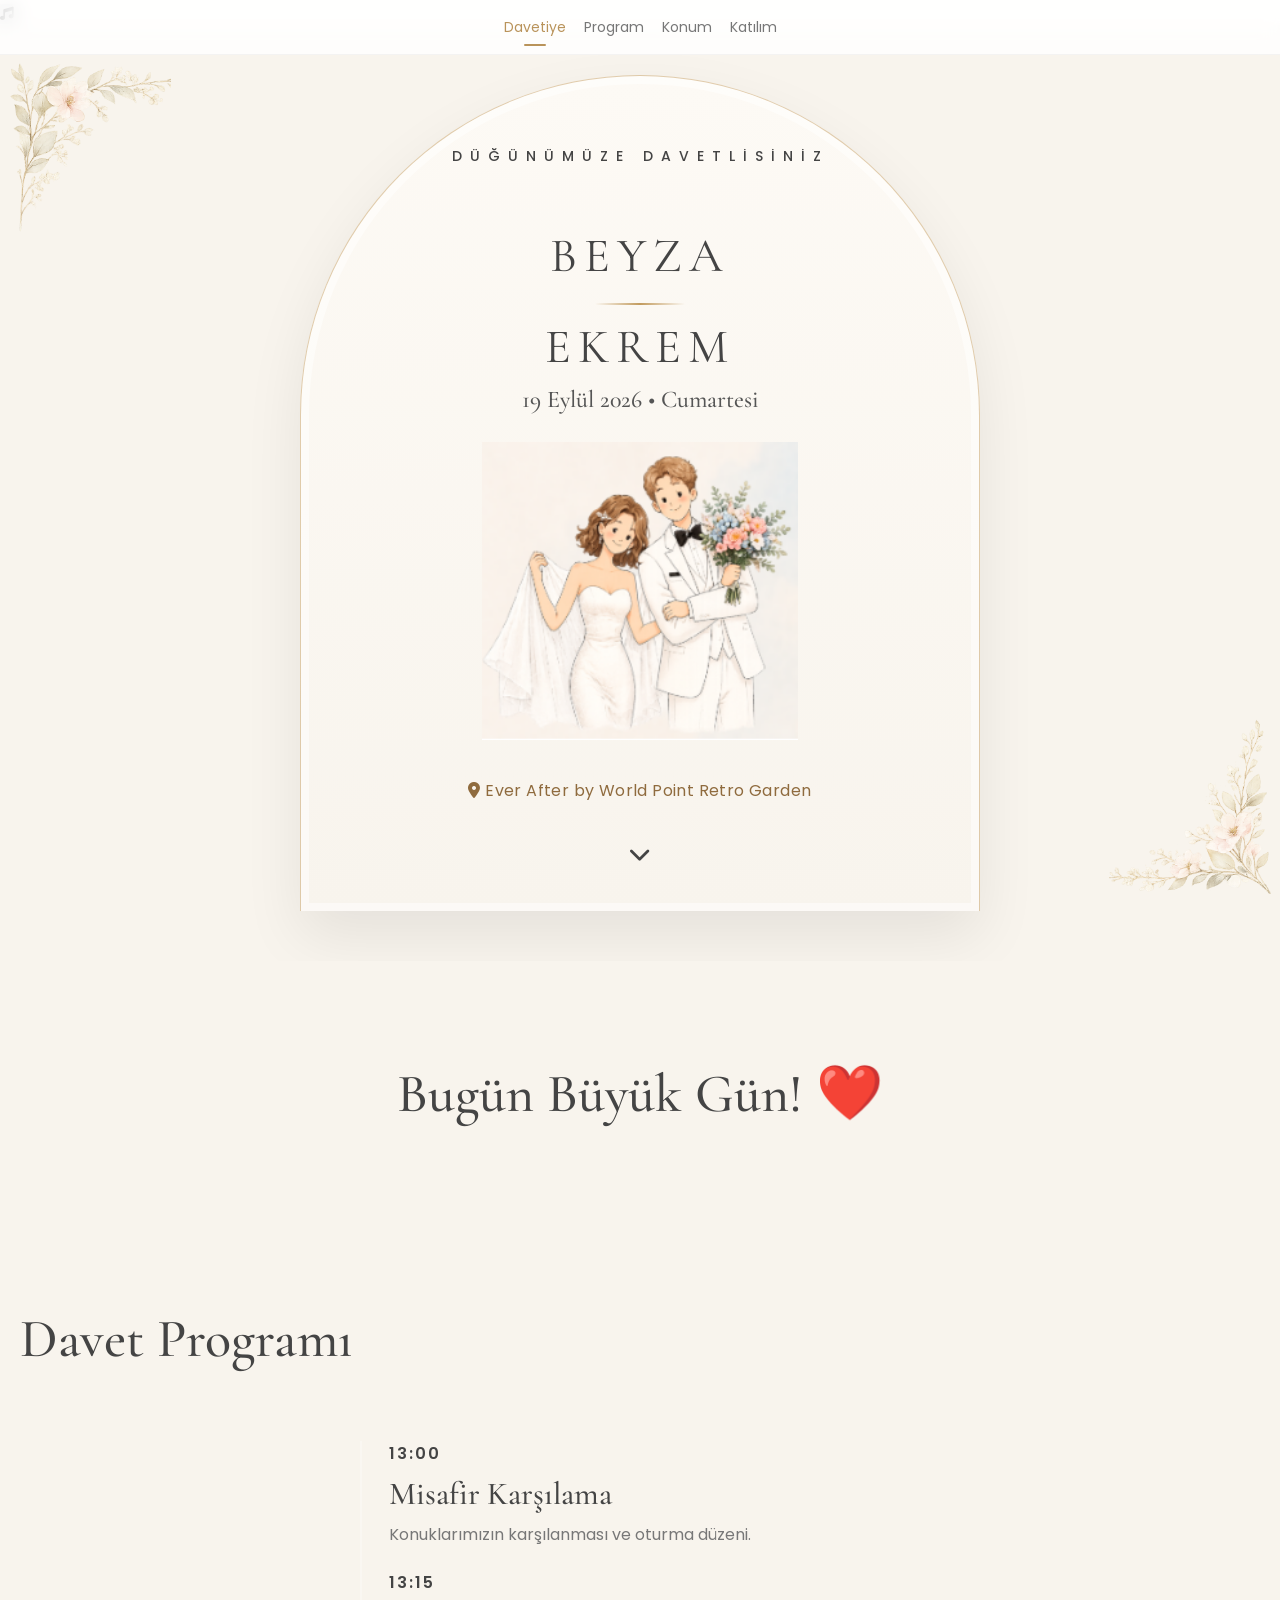
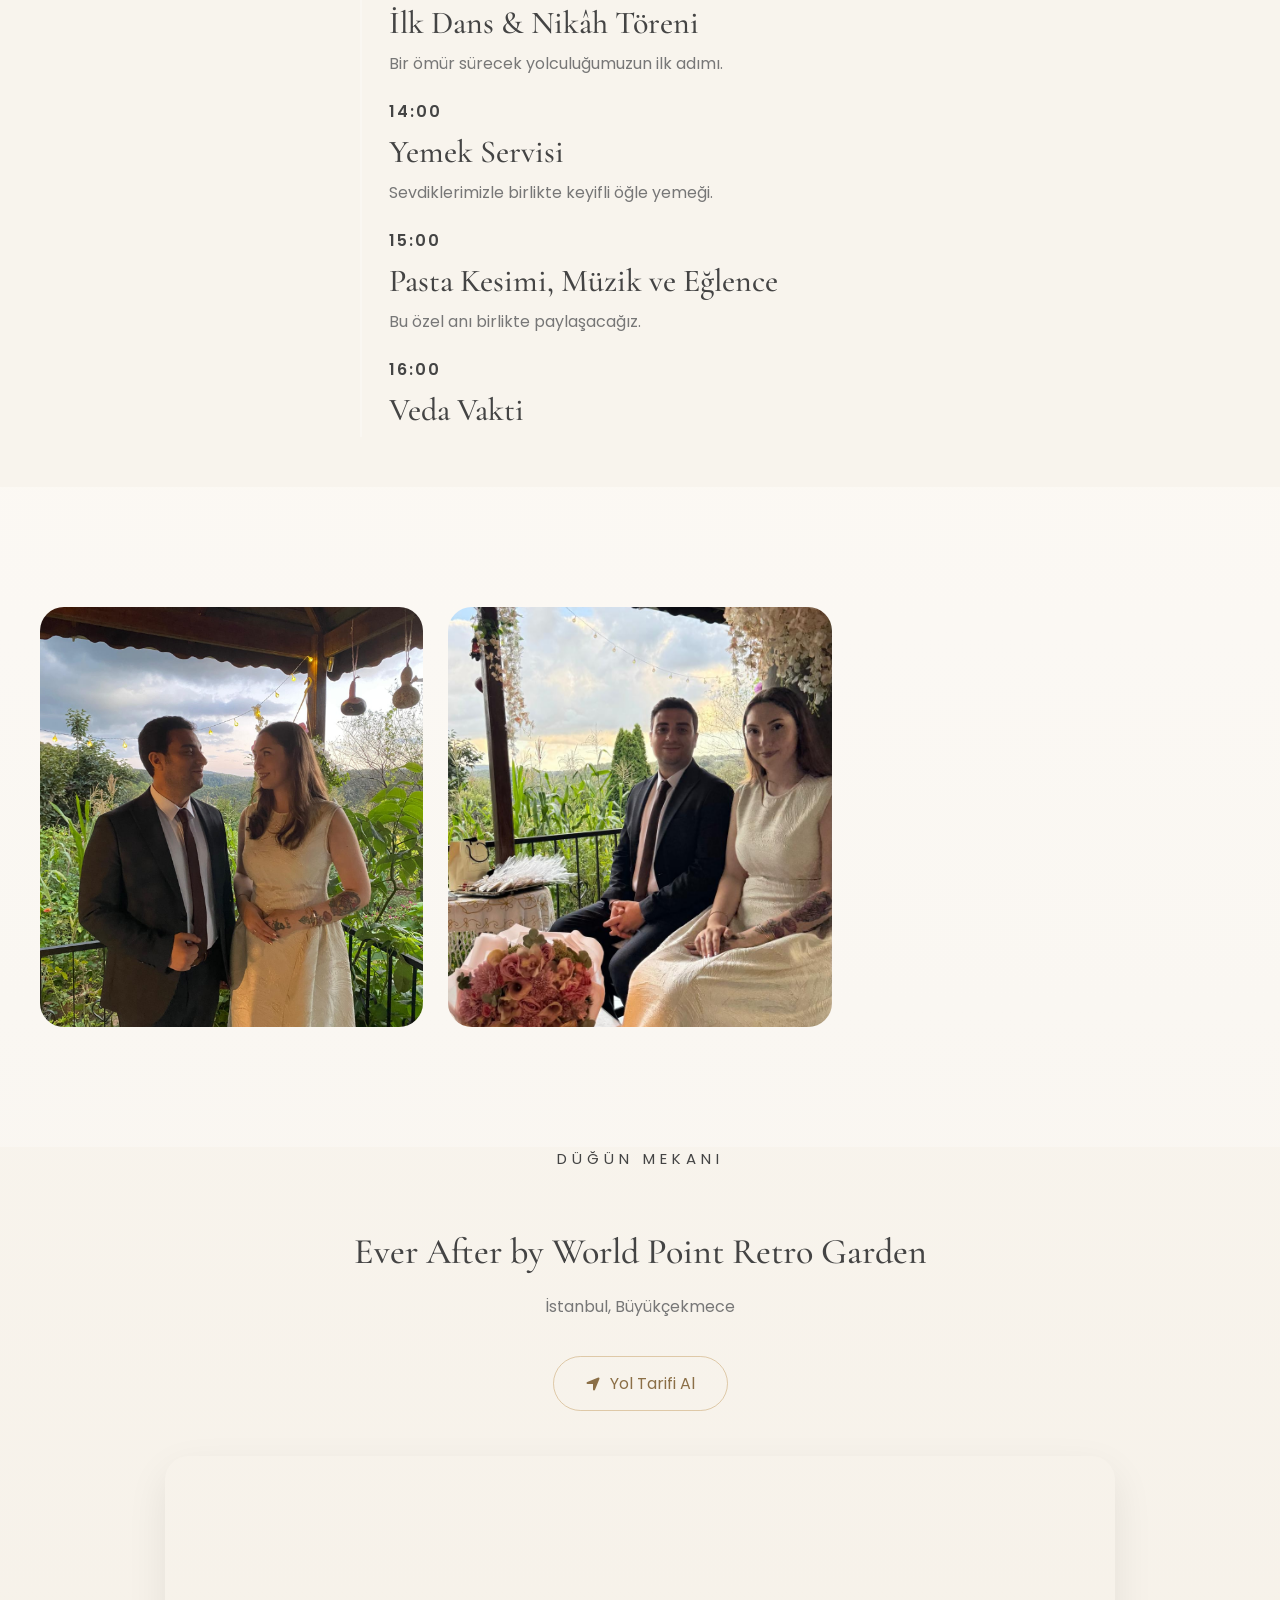
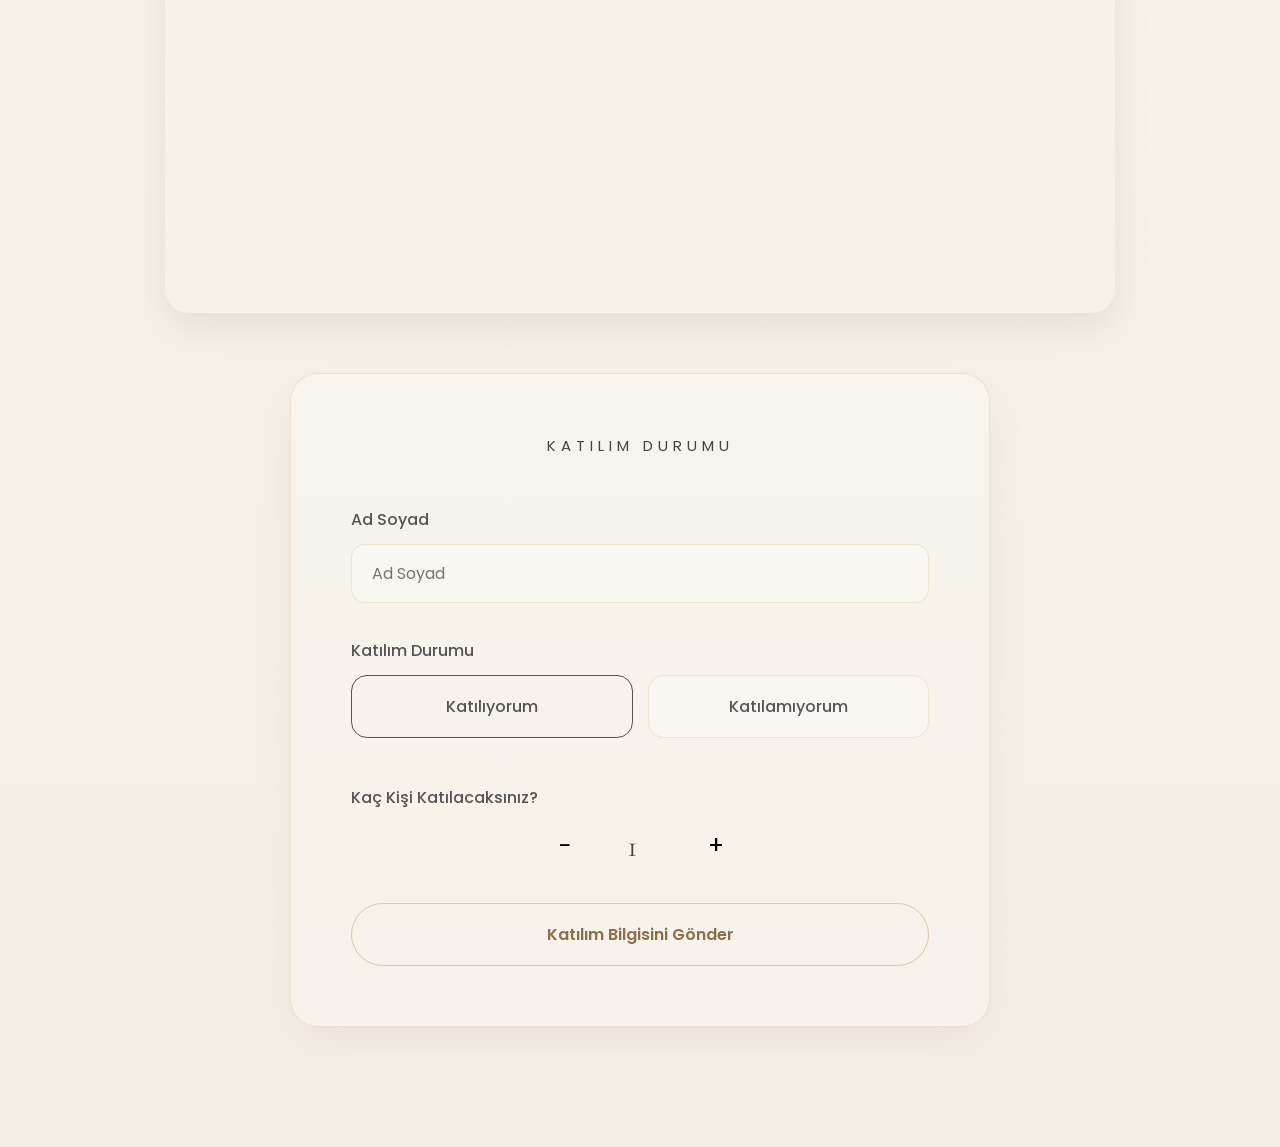
==== index.html @ b9ad0925 "Add files via upload" ====
<!DOCTYPE html>
<html lang="tr">

<head>

    <meta charset="UTF-8">

    <meta name="viewport"
          content="width=device-width, initial-scale=1.0">

    <title>Beyza & Ekrem • 19 Eylül 2026</title>
    
    <link rel="icon"
      type="image/png"
      href="assets/images/favicon.png">

    <meta property="og:title"
          content="Beyza & Ekrem • 19 Eylül 2026">

    <meta property="og:description"
          content="Düğün davetimize sizi de aramızda görmekten mutluluk duyarız.">

    <meta property="og:image"
            content="https://eckoki.github.io/Beyza-Ekrem/assets/images/cover.jpg">
    <meta property="og:url"
            content="https://eckoki.github.io/Beyza-Ekrem/">

    <meta property="og:site_name"
            content="Beyza & Ekrem">

    <meta property="og:type"
            content="website">

    <meta property="og:locale"
          content="tr_TR">

    <meta name="twitter:card"
          content="summary_large_image">

    <!-- Google Fonts -->

    <link rel="preconnect"
          href="https://fonts.googleapis.com">

    <link rel="preconnect"
          href="https://fonts.gstatic.com"
          crossorigin>

    <link href="https://fonts.googleapis.com/css2?family=Allura&family=Cormorant+Garamond:wght@300;400;500;600;700&family=Poppins:wght@300;400;500;600&display=swap"
      rel="stylesheet">

    <!-- Font Awesome -->

    <link rel="stylesheet"
          href="https://cdnjs.cloudflare.com/ajax/libs/font-awesome/6.7.2/css/all.min.css">

    <!-- CSS -->

    <link rel="stylesheet" href="assets/css/base.css">
<link rel="stylesheet" href="assets/css/animations.css">
<link rel="stylesheet" href="assets/css/hero.css">
<link rel="stylesheet" href="assets/css/countdown.css">
<link rel="stylesheet" href="assets/css/timeline.css">
<link rel="stylesheet" href="assets/css/gallery.css">
<link rel="stylesheet" href="assets/css/location.css">
<link rel="stylesheet" href="assets/css/message.css">
<link rel="stylesheet" href="assets/css/rsvp.css">
<link rel="stylesheet" href="assets/css/closing.css">
<link rel="stylesheet" href="assets/css/responsive.css">
<link rel="stylesheet" href="style.css">

</head>

    <body>

    <!-- Arka Plan Müziği -->
    <audio id="bgMusic" loop preload="auto">
        <source src="assets/music/music.mp3" type="audio/mpeg">
    </audio>

    <!-- Müzik Butonu -->
    <button id="musicToggle" aria-label="Müziği Aç/Kapat">
        <i class="fa-solid fa-music"></i>
    </button>

    <!-- Köşe Süsleri -->
    <img src="assets/images/corner/top-left.png"
         class="corner top-left"
         alt="">

    <img src="assets/images/corner/bottom-right.png"
         class="corner bottom-right"
         alt="">

    <!-- HEADER -->
    <header class="topbar">

        <nav>

            <a href="#hero">Davetiye</a>
            <a href="#timeline">Program</a>
            <a href="#location">Konum</a>
            <a href="#rsvp">Katılım</a>

        </nav>

    </header>

    <main>

        <!-- ==========================================================
             HERO
        =========================================================== -->

        <section id="hero">

            <img src="assets/images/backgrounds/leaf-left.png"
                 class="leaf-left"
                 alt="">

            <img src="assets/images/backgrounds/petal-1.png"
                 class="petal petal-1"
                 alt="">

            <img src="assets/images/backgrounds/petal-2.png"
                 class="petal petal-2"
                 alt="">

            <div class="arch">

                <div class="hero-content">

    <p class="hero-title">
        DÜĞÜNÜMÜZE DAVETLİSİNİZ
    </p>

    <div class="divider"></div>

    <div class="hero-names">

        <h1 class="bride-name">BEYZA</h1>

        <div class="hero-divider"></div>

        <h1 class="groom-name">EKREM</h1>

    </div>

    <p class="hero-date">
        19 Eylül 2026 • Cumartesi
    </p>

    <div class="couple">
        <img src="assets/images/hero/couple.png" alt="">
    </div>

    <div class="hero-location">
        <i class="fa-solid fa-location-dot"></i>
        <span>Ever After by World Point Retro Garden</span>
    </div>

    <a href="#countdown" class="scroll-down">
    <i class="fa-solid fa-chevron-down"></i>
</a>

</div>

                </div>

            </div>

        </section>

        <!-- ==========================================================
             DAVET MESAJI
        =========================================================== -->

        

        <!-- ==========================================================
             COUNTDOWN
        =========================================================== -->

        <section id="countdown">

    <div class="countdown-container">

        <p class="countdown-subtitle">

            Düğünümüze

        </p>

        <h2>

    Kalan Süre

</h2>

<p class="countdown-message">

    Bu özel günümüzde sizleri aramızda görmekten büyük mutluluk duyacağız.

</p>

<div class="countdown-boxes">

            <div class="time-box card">

                <span id="days">00</span>

                <small>Gün</small>

            </div>

            <div class="time-box card">

                <span id="hours">00</span>

                <small>Saat</small>

            </div>

            <div class="time-box card">

                <span id="minutes">00</span>

                <small>Dakika</small>

            </div>

            <div class="time-box card">

                <span id="seconds">00</span>

                <small>Saniye</small>

            </div>

        </div>

    </div>

</section>

        <!-- ==========================================================
             PROGRAM
        =========================================================== -->

        <section id="timeline">

    <div class="timeline-content glass-card">


        <h2>

            Davet Programı

        </h2>

        <div class="timeline">

            <div class="timeline-item">

                <div class="timeline-dot"></div>

                <div class="timeline-content">

                    <span class="timeline-time">13:00</span>

                    <h3>Misafir Karşılama</h3>

                    <p>Konuklarımızın karşılanması ve oturma düzeni.</p>

                </div>

            </div>

            <div class="timeline-item">

                <div class="timeline-dot"></div>

                <div class="timeline-content">

                    <span class="timeline-time">13:15</span>

                    <h3>İlk Dans & Nikâh Töreni</h3>

                    <p>Bir ömür sürecek yolculuğumuzun ilk adımı.</p>

                </div>

            </div>

            <div class="timeline-item">

                <div class="timeline-dot"></div>

                <div class="timeline-content">

                    <span class="timeline-time">14:00</span>

                    <h3>Yemek Servisi</h3>

                    <p>Sevdiklerimizle birlikte keyifli öğle yemeği.</p>

                </div>

            </div>

            <div class="timeline-item">

                <div class="timeline-dot"></div>

                <div class="timeline-content">

                    <span class="timeline-time">15:00</span>

                    <h3>Pasta Kesimi, Müzik ve Eğlence</h3>

                    <p>Bu özel anı birlikte paylaşacağız.</p>

                </div>

            </div>

            <div class="timeline-item">

                <div class="timeline-dot"></div>

                <div class="timeline-content">

                    <span class="timeline-time">16:00</span>

                    <h3>Veda Vakti</h3>

                </div>

            </div>

        </div>

    </div>

</section>

        <!-- ==========================================================
             GALERİ
        =========================================================== -->

        <section id="gallery">

    <p class="gallery-subtitle">
        
    </p>

    <h2>
        
    </h2>

    <div class="gallery-grid">

        <div class="gallery-item">
            <img src="assets/images/gallery/1.jpg" alt="Fotoğraf 1">
        </div>

        <div class="gallery-item">
            <img src="assets/images/gallery/2.jpg" alt="Fotoğraf 2">
        </div>

    </div>

</section>

        <!-- ==========================================================
             KONUM
        =========================================================== -->

        <section id="location">

    <div class="location-container">

        <p class="location-subtitle">

            Düğün Mekanı

        </p>

        <h2>

            

        </h2>

        <div class="location-card glass-card">

            <h3>

                Ever After by World Point Retro Garden

            </h3>

            <p>

                İstanbul, Büyükçekmece


            </p>

            <a
    href="https://maps.app.goo.gl/AYHVtz1F76cV51HPA"
    class="location-button"
    target="_blank"
    rel="noopener">

    <i class="fa-solid fa-location-arrow"></i>

    Yol Tarifi Al

</a>

        </div>

        <div class="map-wrapper">

    <iframe
        src="https://www.google.com/maps/embed?pb=!1m18!1m12!1m3!1d3010.5695697905057!2d28.619910711555665!3d41.01279337123045!2m3!1f0!2f0!3f0!3m2!1i1024!2i768!4f13.1!3m3!1m2!1s0x14b55fa4654df97b%3A0x2cc828e3e77a9eeb!2sEver%20After%20By%20WorldPoint!5e0!3m2!1str!2str!4v1785171054596!5m2!1str!2str"
        loading="lazy"
        allowfullscreen
        referrerpolicy="strict-origin-when-cross-origin">
    </iframe>

</div>

    </div>

</section>
        <!-- ==========================================================
     RSVP
=========================================================== -->

<section id="rsvp">

    <div class="rsvp-container card">

        <p class="rsvp-subtitle">

            Katılım Durumu

        </p>

        <h2>

            

        </h2>

        <form id="rsvpForm">

            <div class="form-group">

                <label for="fullname">

                    Ad Soyad

                </label>

                <input
                    type="text"
                    id="fullname"
                    name="fullname"
                    placeholder="Ad Soyad"
                    required>

            </div>

            <div class="form-group">

                <label>

                    Katılım Durumu

                </label>

                <div class="attendance-options">

                    <label class="radio-card">

                        <input
                            type="radio"
                            name="attendance"
                            value="Katılıyorum"
                            checked>

                        <span>Katılıyorum</span>

                    </label>

                    <label class="radio-card">

                        <input
                            type="radio"
                            name="attendance"
                            value="Katılamıyorum">

                        <span>Katılamıyorum</span>

                    </label>

                </div>

            </div>

            <div
    class="form-group"
    id="guestCountGroup">

    <label for="guestCountInput">

        Kaç Kişi Katılacaksınız?

    </label>

    <div class="guest-counter">

        <button
            type="button"
            id="minusGuest">

            −

        </button>

        <input
            type="number"
            id="guestCountInput"
            name="guestCount"
            value="1"
            min="1"
            readonly>

        <button
            type="button"
            id="plusGuest">

            +

        </button>

    </div>

</div>

            <button
    type="submit"
    class="rsvp-button">

    Katılım Bilgisini Gönder

</button>

</form>

<div id="rsvpSuccess" class="rsvp-success">

    <i class="fa-solid fa-heart"></i>

    <h3>Teşekkür Ederiz</h3>

    <p>
        Katılım bilginiz başarıyla alınmıştır.
        <br>
        19 Eylül 2026'da görüşmek üzere. 🤍
    </p>

</div>

    </div>

</section>
<!-- ==========================================================
     CLOSING
========================================================== -->
    </main>
<button id="backToTop" aria-label="Yukarı Çık">

    <i class="fa-solid fa-chevron-up"></i>

</button>
    <!-- ==========================================================
         JAVASCRIPT
    =========================================================== -->
<script src="https://cdn.jsdelivr.net/npm/@emailjs/browser@4/dist/email.min.js"></script>

<script>
emailjs.init({
    publicKey: "Fww8pmaNSDejYV_9A"
});
</script>
    <script src="assets/js/main.js"></script>
    <script src="assets/js/countdown.js"></script>
    <script src="assets/js/music.js"></script>
    <script src="assets/js/animation.js"></script>
    <script src="assets/js/rsvp.js"></script>

</body>

</html>
---- assets/css/base.css ----
/* ==================================================
    PROJECT OLIVE
    BASE
    ==================================================*/

    /* RESET */

    *{
        margin:0;
        padding:0;
        box-sizing:border-box;
    }

    html{

        scroll-behavior:smooth;

    }

    body{
        margin:0;
        padding:0;
        font-family:'Poppins',sans-serif;
        color:#444;
        overflow-x:hidden;

        background:linear-gradient(
            180deg,
            #fffdf9 0%,
            #fcf8f2 25%,
            #f8f4ed 60%,
            #f4eee4 100%
        );
    }

    /* ROOT */

    :root{

        --bg-main:#f8f4ed;
        --card-bg:rgba(255,255,255,.25);
        --card-border:rgba(191,150,86,.15);
        --card-shadow:0 15px 40px rgba(0,0,0,.05);

    }

    /* HEADINGS */

    h1,h2,h3,h4{

        font-family:'Cormorant Garamond',serif;

        font-weight:500;

    }

    /* LINKS */

    a{

        text-decoration:none;

        color:inherit;

    }

    /* IMAGES */

    img{

        display:block;

        max-width:100%;

    }

    /* LIST */

    ul{

        list-style:none;

    }

    /* BUTTON */

    button{

        border:none;

        outline:none;

        cursor:pointer;

        font-family:'Poppins',sans-serif;

    }

    /* CONTAINER */

    .container{

        width:min(1200px,92%);

        margin:auto;

    }

    /* SECTION */

    section{

        background:transparent;

    }

    /* TOP MENU */

    .topbar{

        position:fixed;

        top:0;

        left:0;

        width:100%;

        height:55px;

        background:rgba(255,255,255,.82);

        backdrop-filter:blur(10px);

        border-bottom:1px solid rgba(0,0,0,.04);

        display:flex;

        justify-content:center;

        align-items:center;

        z-index:9999;

    }

    .topbar nav{

        display:flex;

        gap:18px;

    }

    .topbar a{

        font-size:14px;

        color:#777;

        transition:.30s;

    }

    .topbar a:hover{

        color:var(--gold);

    }
    /* =====================================
    ORTAK KART TASARIMI
    ===================================== */


    .card{
        background:rgba(255,255,255,.25);
        border:1px solid rgba(191,150,86,.15);
        border-radius:24px;
        box-shadow:0 15px 40px rgba(0,0,0,.05);
    }
    .corner{
    position:fixed;
    pointer-events:none;
    z-index:5;
    user-select:none;
}

    .top-left{
    position:fixed;

    top:40px;      /* aşağı indir */
    left:1px;    /* biraz dışarı çıkar */

    width:170px;
}

.bottom-right{
    position:fixed;

    right:1px;   /* daha köşeye götür */
    bottom:-30px;

    width:170px;
}
.topbar a{
    position:relative;
    transition:.3s;
}

.topbar a.active{
    color:#b9935a;
}

.topbar a.active::after{
    content:"";
    position:absolute;
    left:50%;
    bottom:-8px;

    width:22px;
    height:1.5px;

    background:#b9935a;

    transform:translateX(-50%);
    border-radius:20px;
}
#backToTop{

    position:fixed;

    right:30px;

    bottom:30px;

    width:48px;

    height:48px;

    border:none;

    border-radius:50%;

    background:#bf9656;

    color:#fff;

    font-size:18px;

    cursor:pointer;

    opacity:0;

    visibility:hidden;

    transition:.3s;

    box-shadow:0 10px 25px rgba(0,0,0,.15);

    z-index:999;
}

#backToTop:hover{

    transform:translateY(-3px);
}

#backToTop.show{

    opacity:1;

    visibility:visible;
}
---- assets/css/hero.css ----
/* ==================================================
   PROJECT OLIVE
   HERO
   Version : 1.1
==================================================*/

/* HERO */

#hero{

    min-height:100vh;

    display:flex;

    justify-content:center;

    align-items:center;

    padding: 50px 20px;

    position:relative;

    overflow:hidden;

    background:var(--bg-main);

}

/* SOL YAPRAK */

.leaf-left{

    position:absolute;

    left:0;

    top:0;

    width:260px;

    opacity:.9;

    pointer-events:none;

}

/* DEKORATİF ÇİÇEKLER */

.petal{

    position:absolute;

    pointer-events:none;

    opacity:.35;

}

.petal-1{

    right:80px;

    top:140px;

    width:90px;

}

.petal-2{

    left:80px;

    bottom:120px;

    width:70px;

}

/* ALTIN KEMER */

.arch{
    position:relative;
    width:680px;
    max-width:90%;
    min-height:500px;

    margin:auto;

    border:1px solid rgba(191,150,86,.45);
    border-bottom:none;
    border-radius:340px 340px 0 0;

    background:linear-gradient(to bottom,#fdfaf5,#f8f4ed);

    display:flex;
    justify-content:flex-start;
    align-items:flex-start;
    box-shadow:
    0 25px 60px rgba(0,0,0,.08),
    inset 0 0 0 8px rgba(255,255,255,.45);

overflow:hidden;
}

/* İÇERİK */

.hero-content{

    width:100%;

    padding:70px 40px 40px;

    text-align:center;

    display:flex;

    flex-direction:column;

    align-items:center;

    box-sizing:border-box;

}

/* BAŞLIK */

.hero-title{
    color:var(--gold);
    font-size:14px;
    letter-spacing:8px;
    text-transform:uppercase;
    font-weight:500;
}

/* ÇİZGİ */

.divider{
    width:90px;
    height:1px;
    background:linear-gradient(
        to right,
        transparent,
        var(--gold),
        transparent
    );
    margin:24px auto;
}

/* İSİMLER */

/* İSİMLER */

.hero-names{
    display:flex;
    flex-direction:column;
    align-items:center;
    gap:12px;
    margin-top:15px;
}

.bride-name,
.groom-name{
    font-family:'Cormorant Garamond', serif;
    font-size:48px;
    font-weight:400;
    letter-spacing:7px;
    line-height:1.05;
    text-transform:uppercase;
    color:#444;
    margin:0;
}
.hero-divider{
    width:90px;
    height:2px;
    margin:10px 0 5px;
    border-radius:999px;
    background:linear-gradient(
        to right,
        transparent,
        rgba(191,150,86,.95),
        transparent
    );
}

/* TARİH */

.hero-date{
    font-family:'Cormorant Garamond', serif;
    font-size:24px;
    font-weight:500;
    color:#555;
    margin-top:12px;
}

/* FOTOĞRAF ALANI */

.couple{
    display:flex;
    justify-content:center;
    align-items:center;
    margin-top:28px;
    margin-bottom:18px;
}

.couple img{
    width:360px;
    max-width:88%;
    height:auto;
    display:block;
    margin:auto;
    user-select:none;
    pointer-events:none;
    transition:transform .35s ease;
}

.couple img:hover{
    transform:scale(1.02);
}

/* KONUM */

.hero-location{
    margin-top:20px;
    color:#8f6b3e;
    font-size:16px;
    letter-spacing:.4px;
}

.hero-location i{

    font-size:16px;

}

/* AŞAĞI OK */

.scroll-down{
    margin-top:auto;
    padding-top:35px;
    font-size:22px;
    color:var(--gold);
    animation:floatDown 2.5s ease-in-out infinite;
}

@keyframes floatDown{

    0%{

        transform:translateY(0);

    }

    50%{

        transform:translateY(10px);

    }

    100%{

        transform:translateY(0);

    }

}
---- assets/css/countdown.css ----
/* ==================================================
   PROJECT OLIVE
   COUNTDOWN
   Version : 1.0
==================================================*/

#countdown{

    padding:80px 20px 40px;

    background:var(--bg-main);

}

.countdown-container{

    max-width:900px;

    margin:auto;

    text-align:center;

}

.countdown-subtitle{

    color:var(--gold);

    text-transform:uppercase;

    letter-spacing:5px;

    font-size:15px;

}

#countdown h2{

    font-family:'Cormorant Garamond',serif;

    font-size:54px;

    color:#444;

    margin:20px 0 60px;

}

.countdown-boxes{

    display:flex;

    justify-content:space-evenly;

    align-items:center;

    max-width:850px;

    margin:auto;

    padding:35px 20px;

    background:rgba(255,255,255,.25);

    border:1px solid rgba(191,150,86,.18);

    border-radius:30px;

    box-shadow:0 15px 40px rgba(0,0,0,.05);

}

.time-box{

    flex:1;

    background:transparent;

    border:none;

    border-right:1px solid rgba(191,150,86,.20);

    border-radius:0;

    height:auto;

    padding:10px 0;

    display:flex;

    flex-direction:column;

    justify-content:center;

    align-items:center;

    box-shadow:none;

}

.time-box span{

    font-size:46px;

    font-family:'Cormorant Garamond',serif;

    color:#444;

    line-height:1;

}

.time-box small{

    margin-top:12px;

    font-size:13px;

    color:#8b7b63;

    letter-spacing:3px;

    text-transform:uppercase;

}
.time-box:last-child{

    border-right:none;

}
.countdown-message{

    max-width:600px;

    margin:0 auto 45px;

    font-family:'Allura', cursive;

    font-size:30px;

    line-height:1.8;

    color:#8b6f47;

    text-align:center;

    font-weight:400;

}
---- assets/css/timeline.css ----
/* ==================================================
   PROJECT OLIVE
   TIMELINE
   Version : 1.0
==================================================*/

#timeline{

    padding:60px 20px 30px;

    background:var(--bg-main);

}

.timeline-container{

    max-width:850px;

    margin:0 auto;

    text-align:center;

}

.timeline-subtitle{

    color:var(--gold);

    letter-spacing:5px;

    text-transform:uppercase;

    font-size:15px;

}

#timeline h2{

    font-family:'Cormorant Garamond',serif;

    font-size:54px;

    color:#444;

    margin:20px 0 70px;

}

.timeline{

    position:relative;

    max-width:600px;

    margin:auto;

}

.timeline::before{

    content:"";

    position:absolute;

    left:20px;

    top:0;

    bottom:0;

    width:2px;

    background:rgba(255,255,255,.25);

}

.timeline-item{

    position:relative;

    display:flex;

    align-items:flex-start;

    gap:20px;

    margin-bottom:20px;

}

.timeline-dot{

    width:18px;

    height:18px;

    border-radius:50%;

    background:var(--gold);

    flex-shrink:0;

    margin-left:11px;

    position:relative;

    z-index:2;

}

.timeline-content card{
    background:rgba(255,255,255,.35);
}

.timeline-time{

    color:var(--gold);

    font-weight:600;

    letter-spacing:2px;

}

.timeline-content h3{

    font-family:'Cormorant Garamond',serif;

    font-size:32px;

    color:#444;

    margin:8px 0;

}

.timeline-content p{

    color:#777;

    line-height:1.8;

}
---- assets/css/gallery.css ----
/* ==================================================
   PROJECT OLIVE
   GALLERY
   Version : 1.0
==================================================*/

#gallery{

    padding:60px 20px 120px;

    background:rgba(255,255,255,.25);

}

.gallery-subtitle{

    text-align:center;

    color:var(--gold);

    letter-spacing:5px;

    text-transform:uppercase;

    font-size:15px;

}

#gallery h2{

    text-align:center;

    font-family:'Cormorant Garamond',serif;

    font-size:54px;

    color:#444;

    margin:20px 0 60px;

}

.gallery-grid{

    max-width:1200px;

    margin:auto;

    display:grid;

    grid-template-columns:repeat(3,1fr);

    gap:25px;

}

.gallery-item{

    overflow:hidden;

    border-radius:24px;
}

.gallery-item img{

    width:100%;

    display:block;

    transition:
        transform .45s ease,
        filter .45s ease,
        box-shadow .45s ease;
}

.gallery-item:hover img{

    transform:scale(1.04);

    filter:brightness(1.03);

    box-shadow:0 20px 45px rgba(0,0,0,.12);
}

.gallery-item img{

    width:100%;

    height:420px;

    object-fit:cover;

    display:block;

    transition:.45s;

}

.gallery-item:hover img{

    transform:scale(1.08);

}
---- assets/css/location.css ----
/* ==================================================
   PROJECT OLIVE
   LOCATION
   Version : 1.0
==================================================*/
.location-container{

    max-width:950px;

    margin:auto;

    text-align:center;

}

.location-subtitle{

    color:var(--gold);

    font-size:15px;

    text-transform:uppercase;

    letter-spacing:5px;

}

#location h2{

    font-family:'Cormorant Garamond',serif;

    font-size:54px;

    color:#444;

    margin:20px 0 60px;

}

.location-card card{

    background:rgba(255,255,255,.25);

    border-radius:24px;

    padding:40px;

    box-shadow:0 15px 40px rgba(0,0,0,.05);

    border:1px solid rgba(191,150,86,.20);

}

.location-card h3{

    font-family:'Cormorant Garamond',serif;

    font-size:36px;

    color:#444;

}

.location-card p{

    margin:20px 0 35px;

    color:#777;

    line-height:1.8;

}

.location-button{

    display:inline-flex;

    align-items:center;

    gap:10px;

    padding:14px 32px;

    background:transparent;

    color:#8b6f47;

    border:1px solid rgba(191,150,86,.45);

    border-radius:50px;

    text-decoration:none;

    transition:.3s;

}

.location-button:hover{

    transform:translateY(-3px);

}

.map-wrapper{

    margin-top:45px;

    overflow:hidden;

    border-radius:24px;

    box-shadow:0 15px 40px rgba(0,0,0,.08);

}

.map-wrapper iframe{

    width:100%;

    height:450px;

    border:0;

}
---- assets/css/message.css ----
/* ==================================================
   PROJECT OLIVE
   MESSAGE
   Version : 1.0
==================================================*/

#message{

    padding:40px 20px;

}

.message-container card {
    max-width:680px;
    margin:auto;
    text-align:center;
    background:rgba(255,255,255,.25);
}

.message-icon{
    font-size:30px;
    margin-bottom:12px;
}

.message-subtitle{
    font-size:13px;
    letter-spacing:4px;
    margin-bottom:15px;
}

.message-text{
    font-size:24px;
    line-height:1.5;
    max-width:680px;
    margin:15px auto;
}

.message-sign{
    margin-top:20px;
}

.message-date{
    margin-top:6px;
}
---- assets/css/rsvp.css ----
/* ==================================================
   PROJECT OLIVE
   RSVP
   Version : 1.0
==================================================*/

#rsvp{

    padding:60px 20px 120px;    

    background:transparent;

}

.rsvp-container{

    max-width:700px;

    margin:auto;

    background:rgba(255,255,255,.25);

    padding:60px;

    border-radius:28px;

    border:1px solid rgba(191,150,86,.20);

    box-shadow:0 15px 45px rgba(0,0,0,.05);

}

.rsvp-subtitle{

    text-align:center;

    color:var(--gold);

    letter-spacing:5px;

    text-transform:uppercase;

    font-size:15px;

}

#rsvp h2{

    text-align:center;

    font-family:'Cormorant Garamond',serif;

    font-size:54px;

    color:#444;

    margin:20px 0 50px;

}

.form-group{

    margin-bottom:35px;

}

.form-group label{

    display:block;

    margin-bottom:12px;

    color:#555;

    font-weight:500;

}

.form-group input[type="text"]{

    width:100%;

    padding:16px 20px;

    border:1px solid rgba(191,150,86,.18);
background:rgba(255,255,255,.25);

    border-radius:14px;

    font-size:16px;

    font-family:'Poppins',sans-serif;

    transition:.30s;

}

.form-group input[type="text"]:focus{

    outline:none;

    border-color:var(--gold);

}

.attendance-options{

    display:flex;

    gap:15px;

    flex-wrap:wrap;

}

.radio-card{

    flex:1;

    cursor:pointer;

}

.radio-card input{

    display:none;

}

.radio-card span{

    display:flex;
    justify-content:center;
    align-items:center;

    padding:18px;

    background:rgba(255,255,255,.25);

    border:1px solid rgba(191,150,86,.18);

    border-radius:16px;

    color:#555;

    transition:.30s;

    font-weight:500;

}

.radio-card input:checked + span{

    background:var(--gold);

    color:#555;

    border-color:var(--gold);

}

.guest-counter{

    display:flex;

    justify-content:center;

    align-items:center;

    gap:18px;

}

.guest-counter button{

    width:46px;

    height:46px;

    border:none;

    border-radius:50%;

    background:var(--gold);

    color:555;

    font-size:24px;

    cursor:pointer;

    transition:.25s;

}

.guest-counter button:hover{

    transform:scale(1.05);

}

#guestCountInput{

    width:70px;

    border:none;

    background:transparent;

    text-align:center;

    font-size:32px;

    font-family:'Cormorant Garamond',serif;

    color:#444;

    pointer-events:none;

}

.rsvp-button{

    width:100%;

    padding:18px;

    background:transparent;

    color:#8b6f47;

    border:1px solid rgba(191,150,86,.45);

    border-radius:50px;

    font-size:16px;

    font-weight:600;

    cursor:pointer;

    transition:.30s;

}

.rsvp-button:hover{

    transform:translateY(-3px);

    box-shadow:0 12px 25px rgba(191,150,86,.30);

}
.rsvp-success{

    display:none;

    margin-top:25px;

    text-align:center;

    padding:24px;

    border:1px solid rgba(191,150,86,.25);

    border-radius:18px;

    background:rgba(255,255,255,.35);

    animation:fadeIn .4s ease;
}

.rsvp-success i{

    font-size:32px;

    color:#bf9656;

    margin-bottom:10px;
}

.rsvp-success h3{

    margin-bottom:10px;

    color:#8b6a3d;
}

.rsvp-success p{

    line-height:1.8;
}
---- assets/css/closing.css ----
/* ==================================================
   PROJECT OLIVE
   CLOSING
   Version : 1.0
==================================================*/

#closing{

    padding:140px 20px;


}

.closing-container{

    max-width:850px;

    margin:auto;

    text-align:center;

}

.closing-subtitle{

    color:var(--gold);

    letter-spacing:5px;

    text-transform:uppercase;

    font-size:15px;

    margin-bottom:20px;

}

#closing h2{

    font-family:'Cormorant Garamond',serif;

    font-size:54px;

    color:#444;

    line-height:1.3;

    margin-bottom:35px;

}

.closing-text{

    max-width:650px;

    margin:0 auto 60px;

    line-height:2;

    color:#666;

    font-size:17px;

}

.closing-signature h3{

    font-family:'Cormorant Garamond',serif;

    font-size:44px;

    color:#444;

    font-weight:500;

}

.closing-signature span{

    color:var(--gold);

    margin:0 8px;

}

.closing-signature p{

    margin-top:12px;

    color:#888;

    letter-spacing:3px;

    text-transform:uppercase;

    font-size:14px;

}
---- assets/css/responsive.css ----
@media (max-width:900px){

    .gallery-grid{

        grid-template-columns:repeat(2,1fr);

    }

}

@media (max-width:600px){

    .gallery-grid{

        grid-template-columns:1fr;

    }

    .gallery-item img{

        height:340px;

    }

}
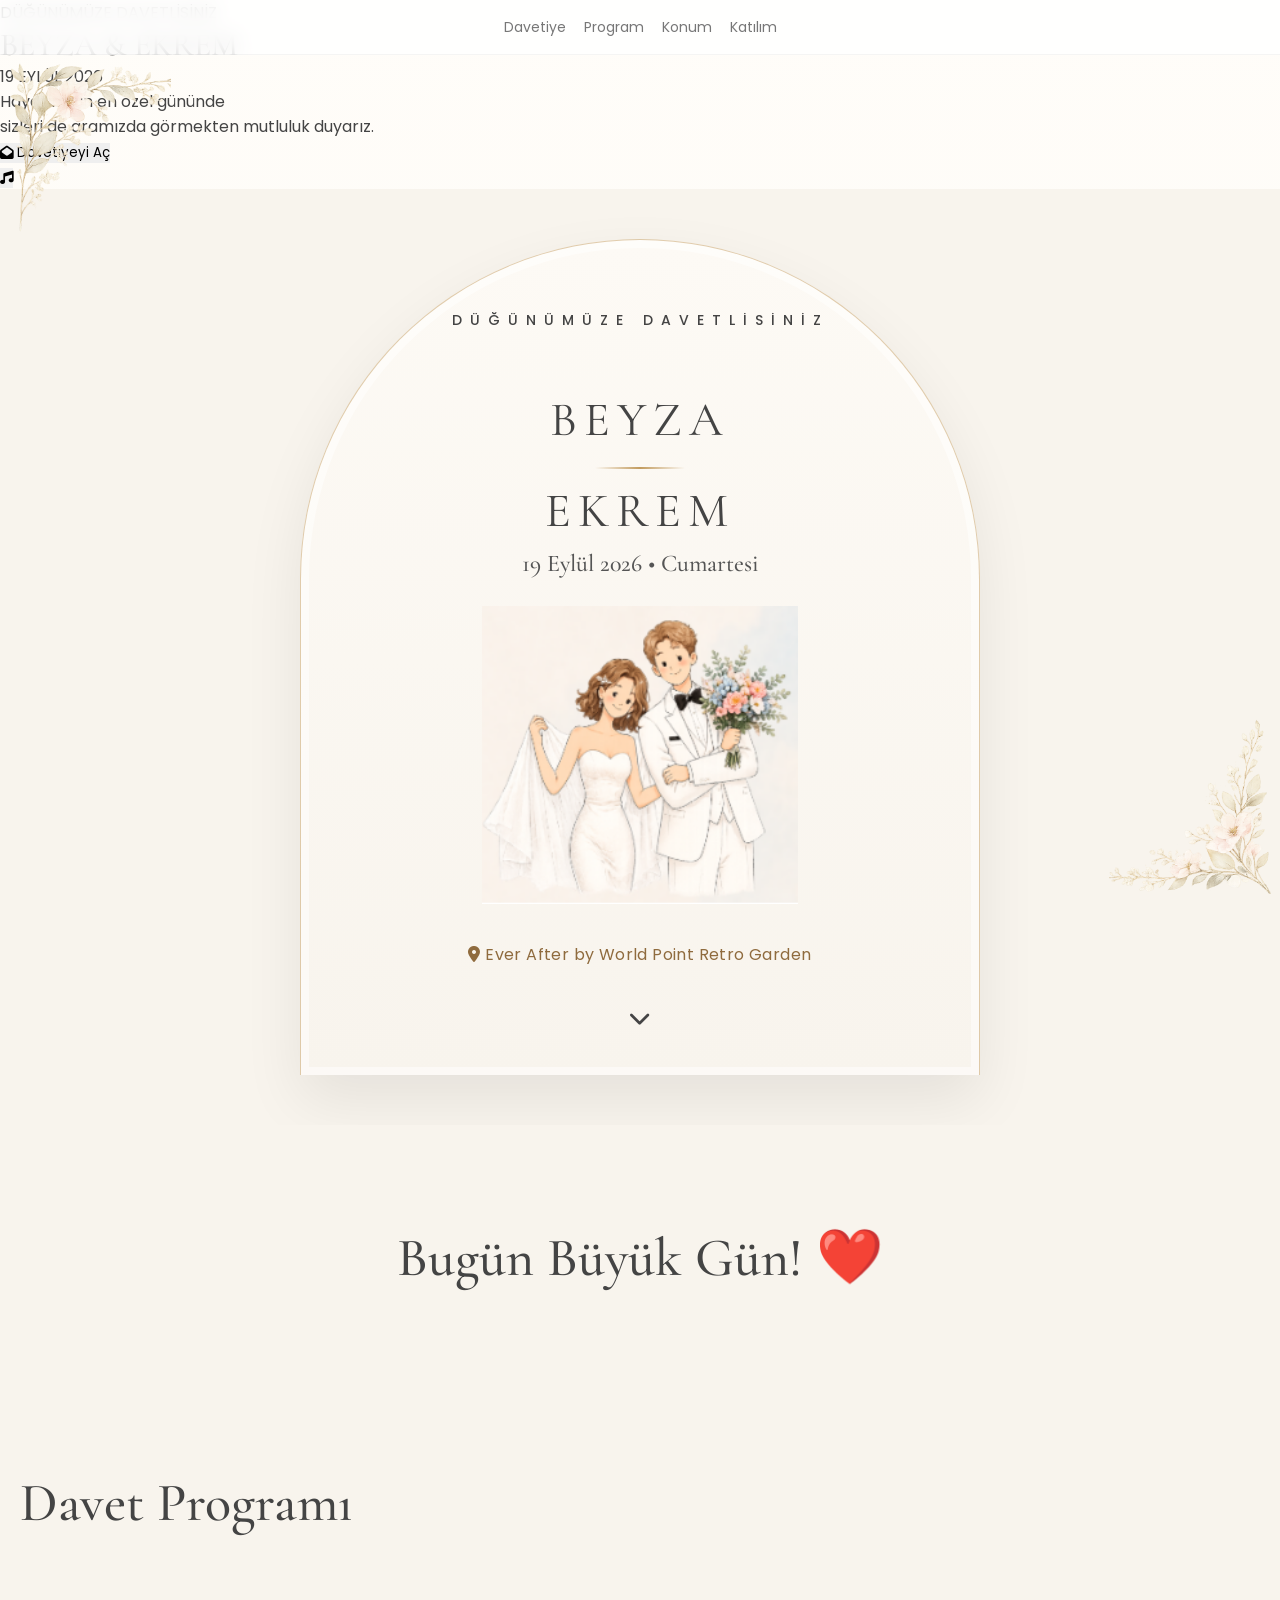
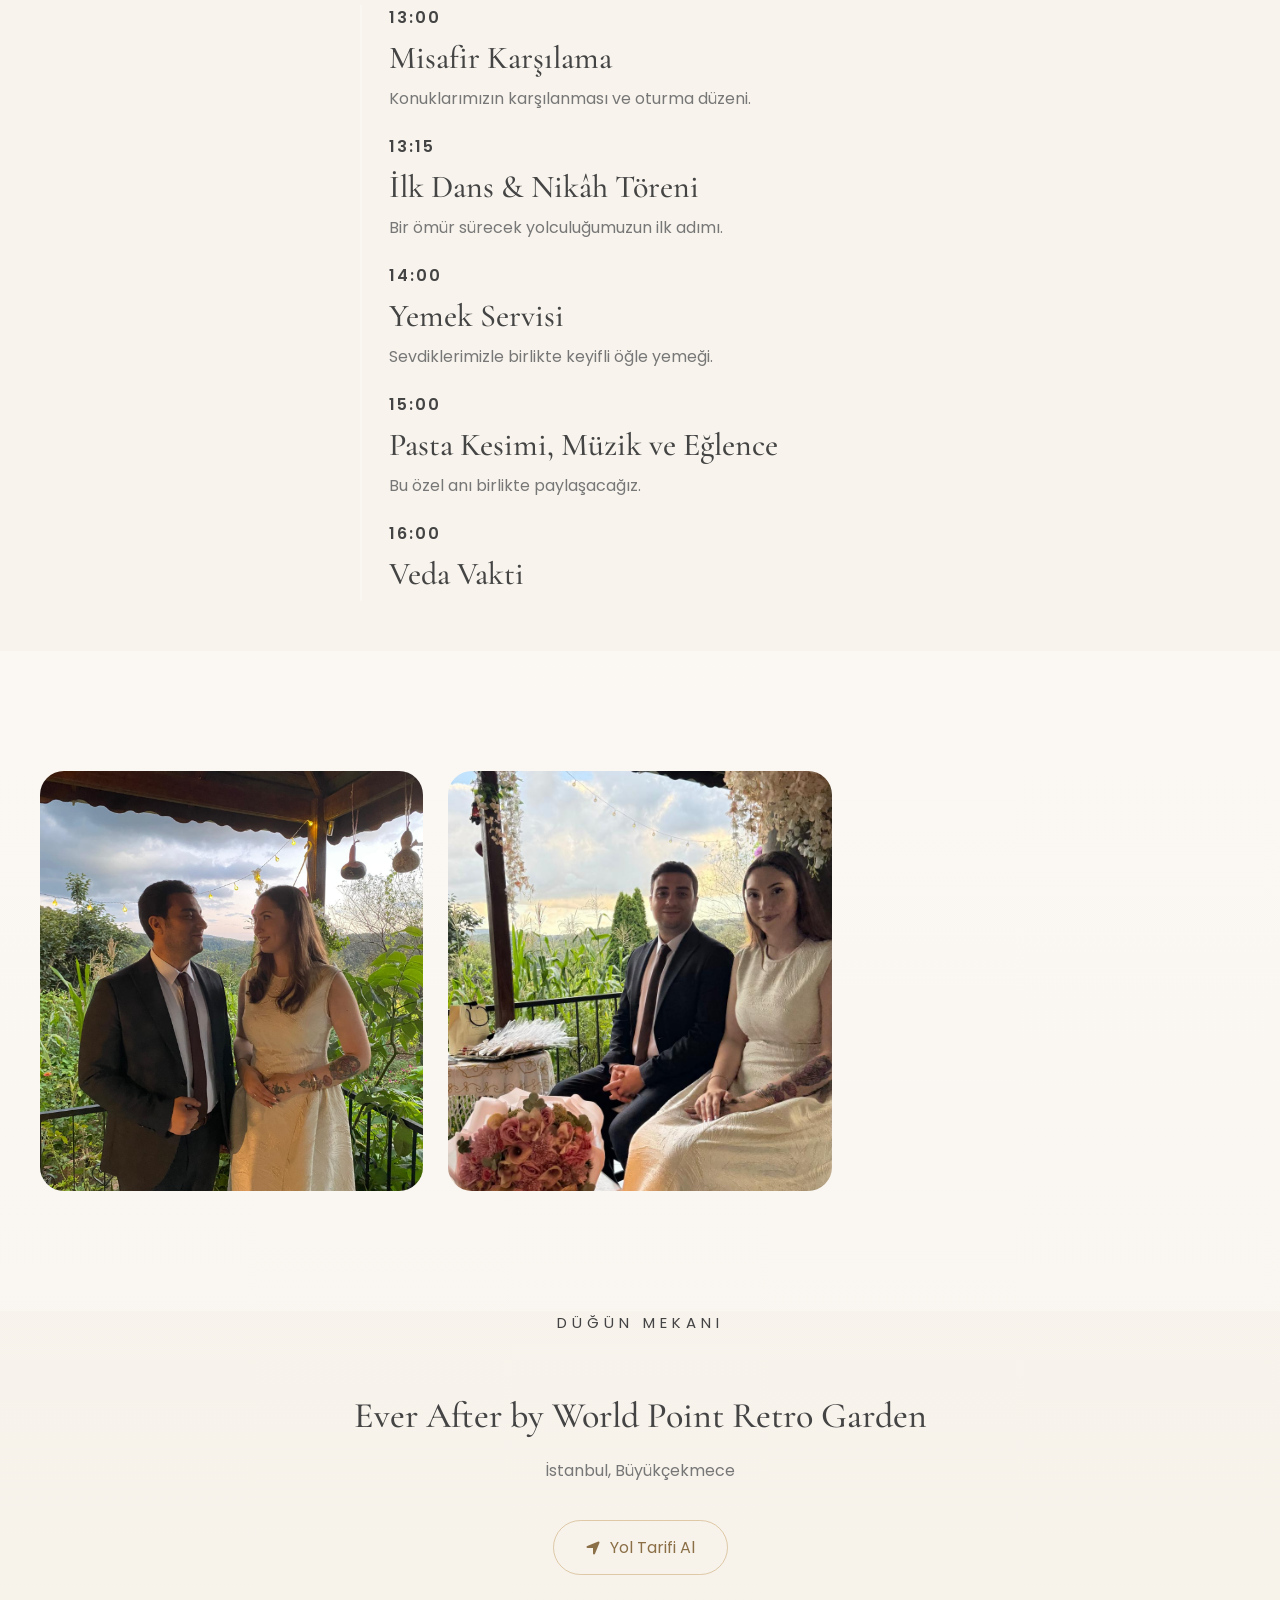
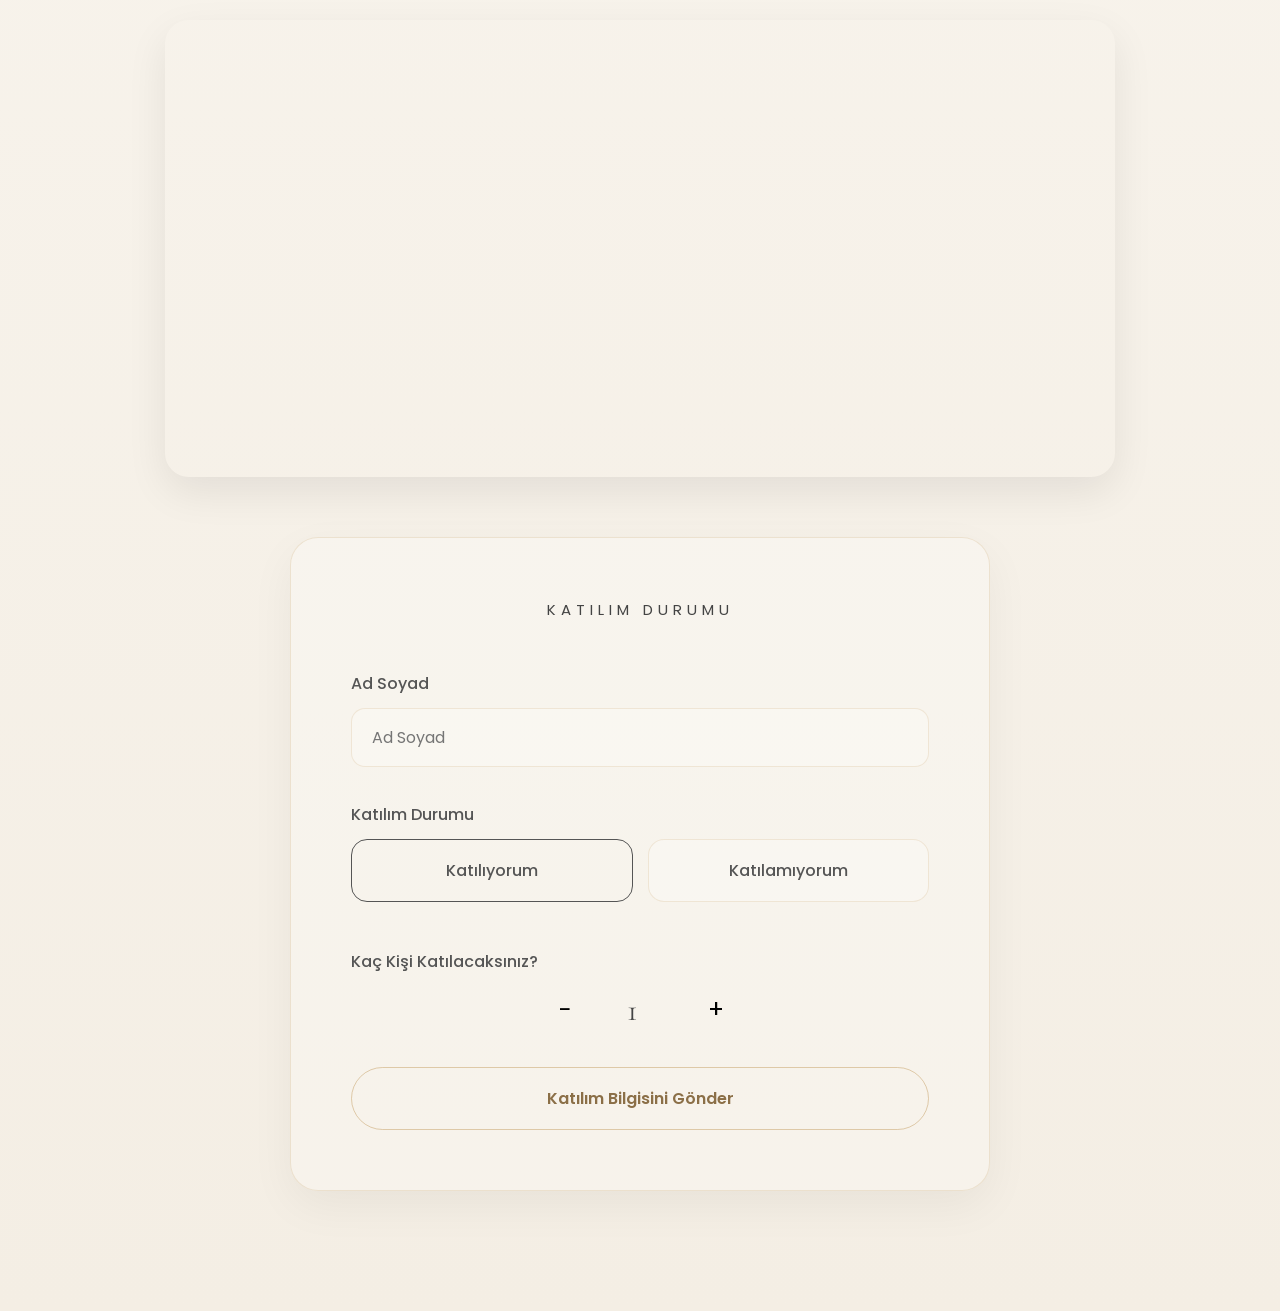
==== commit c1dd1be6: "Add files via upload" ====
--- a/index.html
+++ b/index.html
@@ -15,27 +15,40 @@
       href="assets/images/favicon.png">
 
     <meta property="og:title"
-          content="Beyza & Ekrem • 19 Eylül 2026">
-
-    <meta property="og:description"
-          content="Düğün davetimize sizi de aramızda görmekten mutluluk duyarız.">
-
-    <meta property="og:image"
-            content="https://eckoki.github.io/Beyza-Ekrem/assets/images/cover.jpg">
-    <meta property="og:url"
-            content="https://eckoki.github.io/Beyza-Ekrem/">
-
-    <meta property="og:site_name"
-            content="Beyza & Ekrem">
-
-    <meta property="og:type"
-            content="website">
-
-    <meta property="og:locale"
-          content="tr_TR">
-
-    <meta name="twitter:card"
-          content="summary_large_image">
+      content="Beyza & Ekrem • 19 Eylül 2026">
+
+<meta property="og:description"
+      content="Düğün davetimize sizi de aramızda görmekten mutluluk duyarız.">
+
+<meta property="og:image"
+      content="https://eckoki.github.io/Beyza-Ekrem/assets/images/cover/cover.jpg">
+
+<meta property="og:image:width"
+      content="1200">
+
+<meta property="og:image:height"
+      content="630">
+
+<meta property="og:image:type"
+      content="image/jpeg">
+
+<meta property="og:url"
+      content="https://eckoki.github.io/Beyza-Ekrem/">
+
+<meta property="og:site_name"
+      content="Beyza & Ekrem">
+
+<meta property="og:type"
+      content="website">
+
+<meta property="og:locale"
+      content="tr_TR">
+
+<meta name="twitter:card"
+      content="summary_large_image">
+
+<meta name="twitter:image"
+      content="https://eckoki.github.io/Beyza-Ekrem/assets/images/cover/cover.jpg">
 
     <!-- Google Fonts -->
 
@@ -72,7 +85,39 @@
 </head>
 
     <body>
-
+<!-- DAVETİYE AÇILIŞ KAPAĞI -->
+<div id="openingScreen">
+
+    <div class="opening-content">
+
+        <p class="opening-small">
+            DÜĞÜNÜMÜZE DAVETLİSİNİZ
+        </p>
+
+        <h1>
+            BEYZA
+            <span>&</span>
+            EKREM
+        </h1>
+
+        <p class="opening-date">
+            19 EYLÜL 2026
+        </p>
+
+        <p class="opening-message">
+            Hayatımızın en özel gününde
+            <br>
+            sizleri de aramızda görmekten mutluluk duyarız.
+        </p>
+
+        <button id="openInvitation">
+            <i class="fa-solid fa-envelope-open"></i>
+            Davetiyeyi Aç
+        </button>
+
+    </div>
+
+</div>
     <!-- Arka Plan Müziği -->
     <audio id="bgMusic" loop preload="auto">
         <source src="assets/music/music.mp3" type="audio/mpeg">
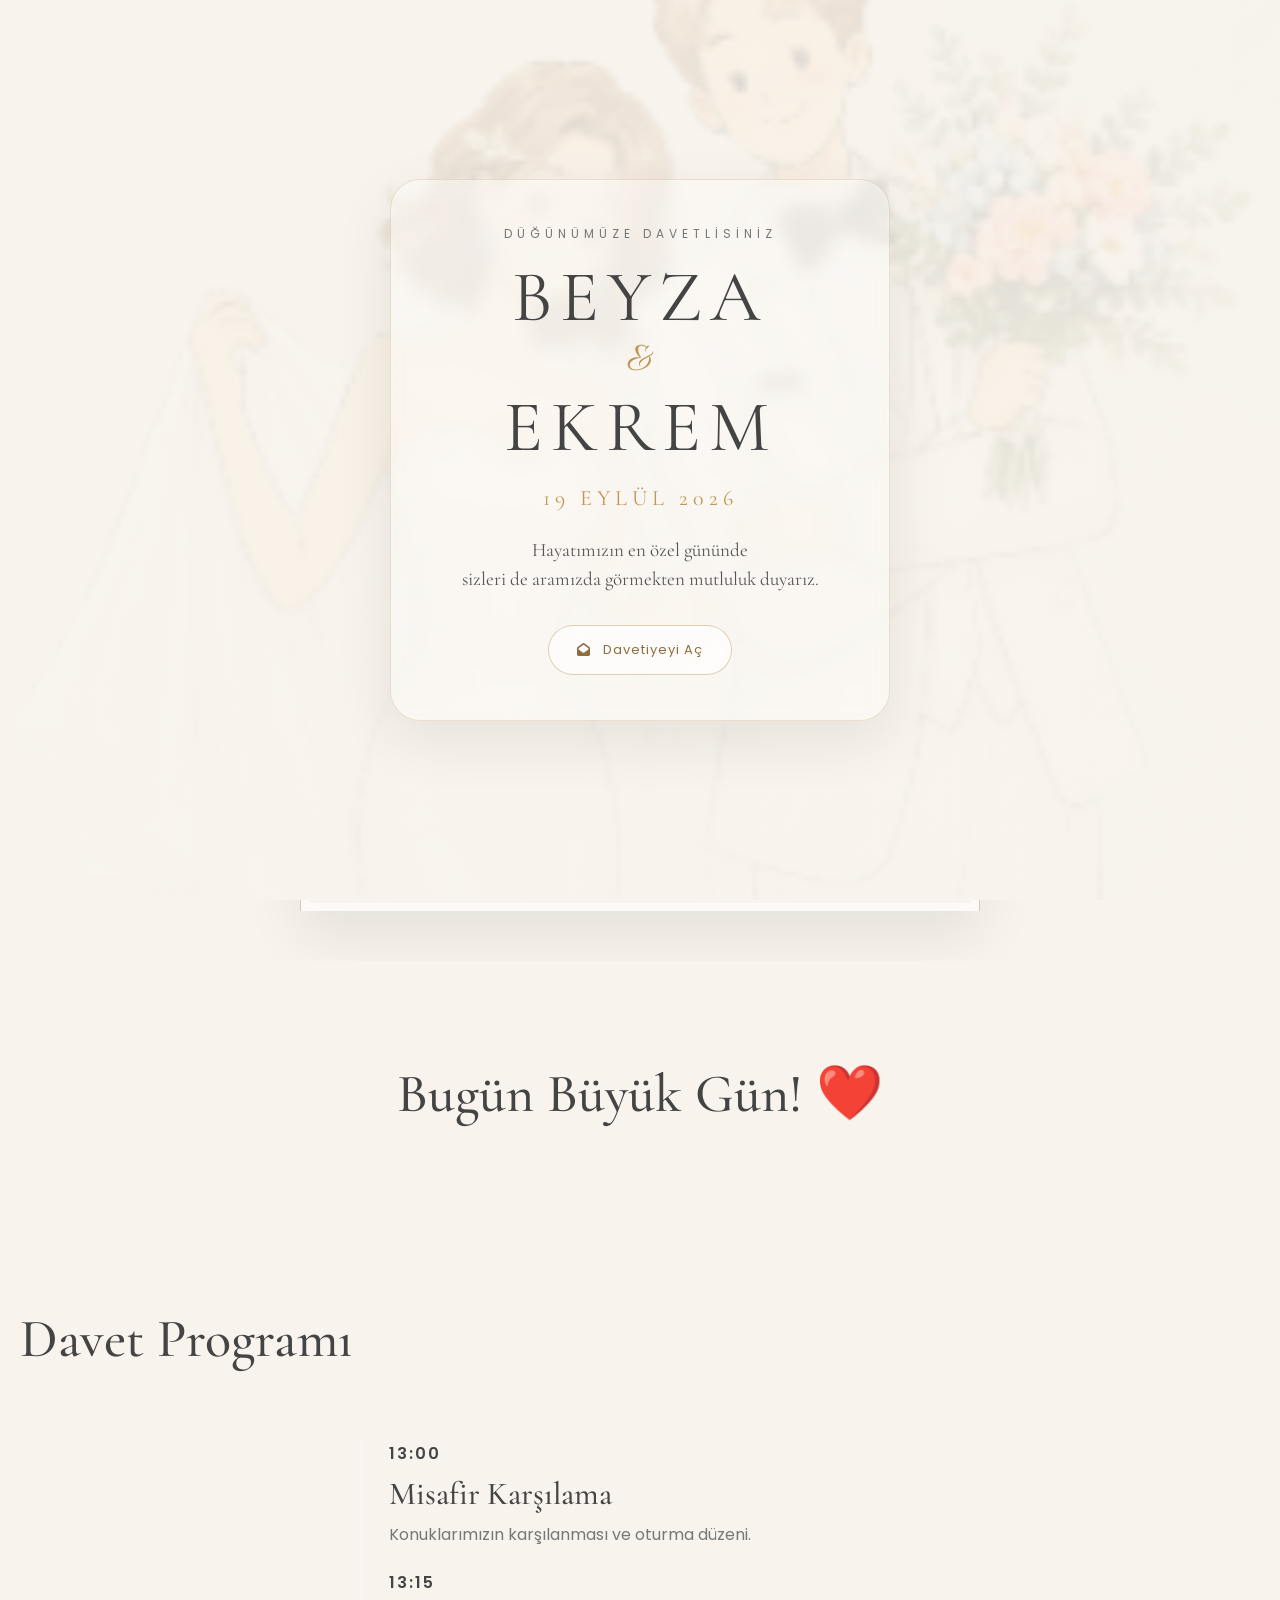
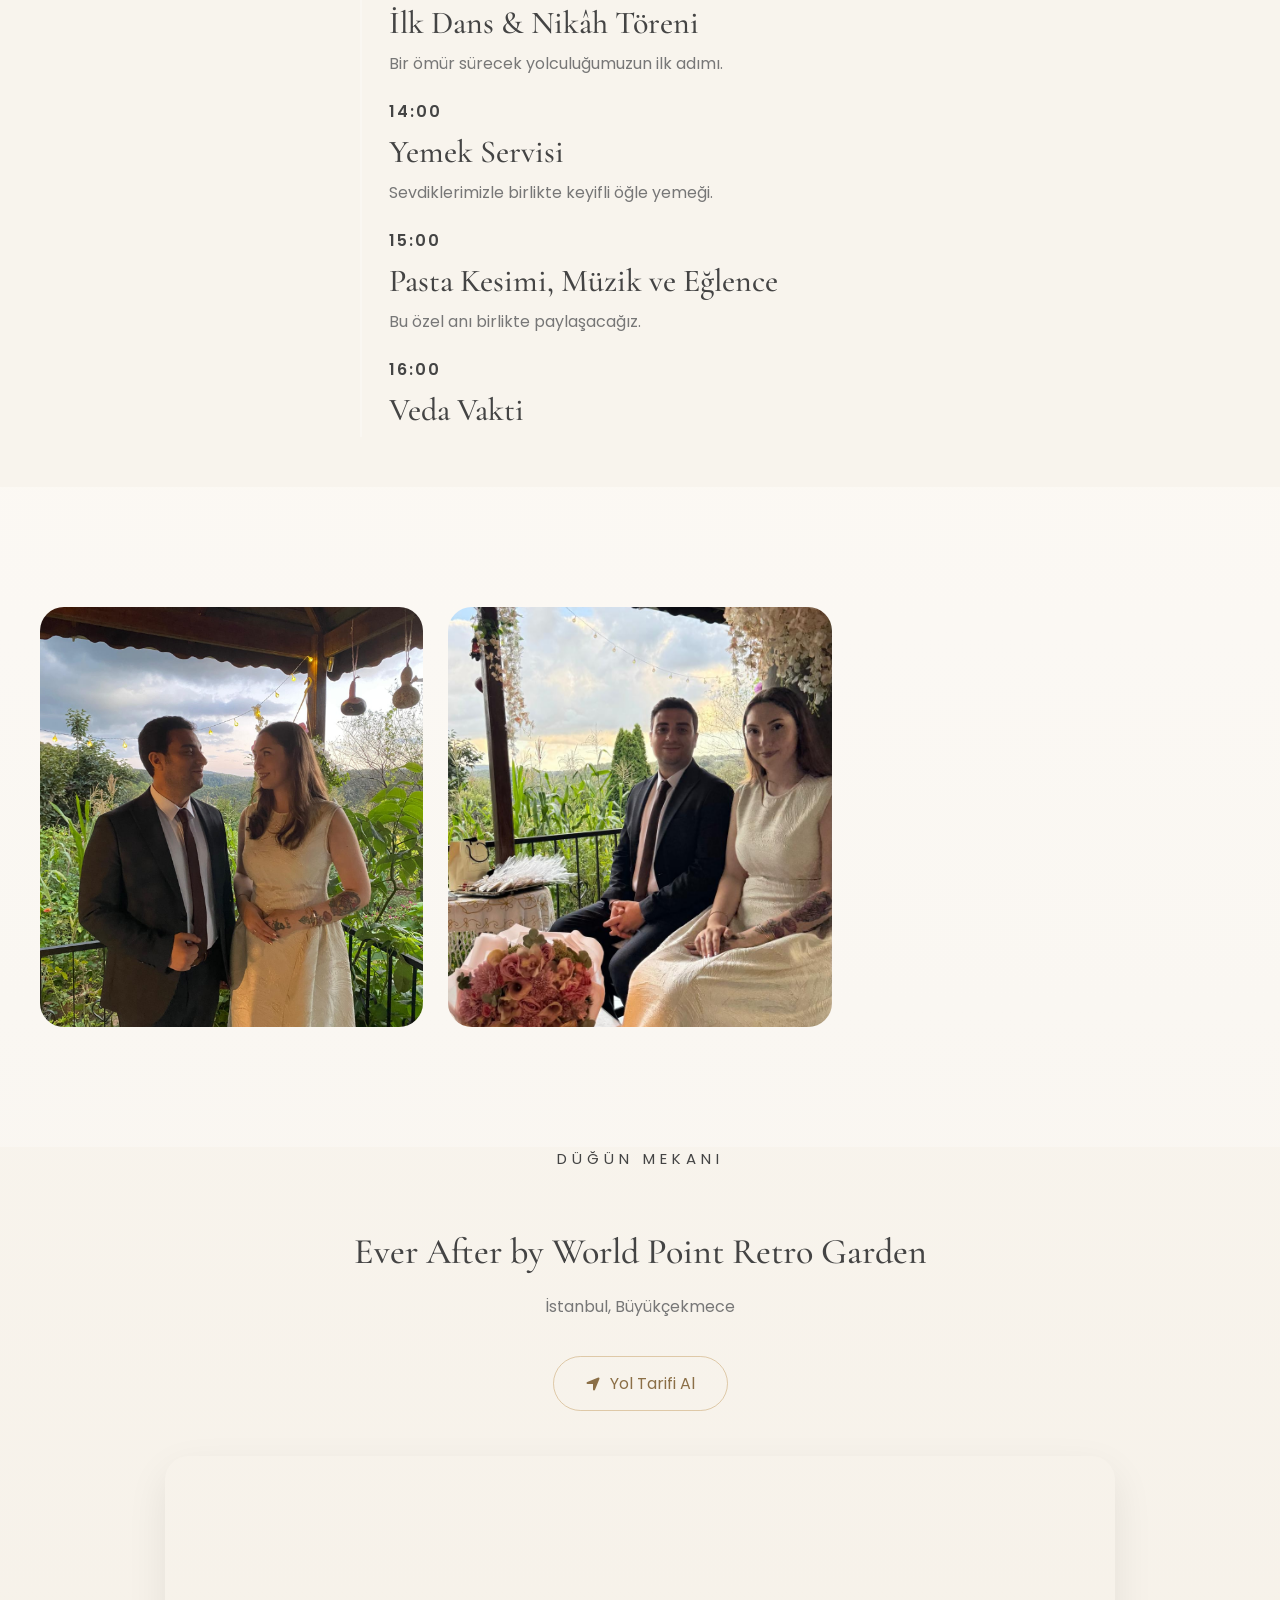
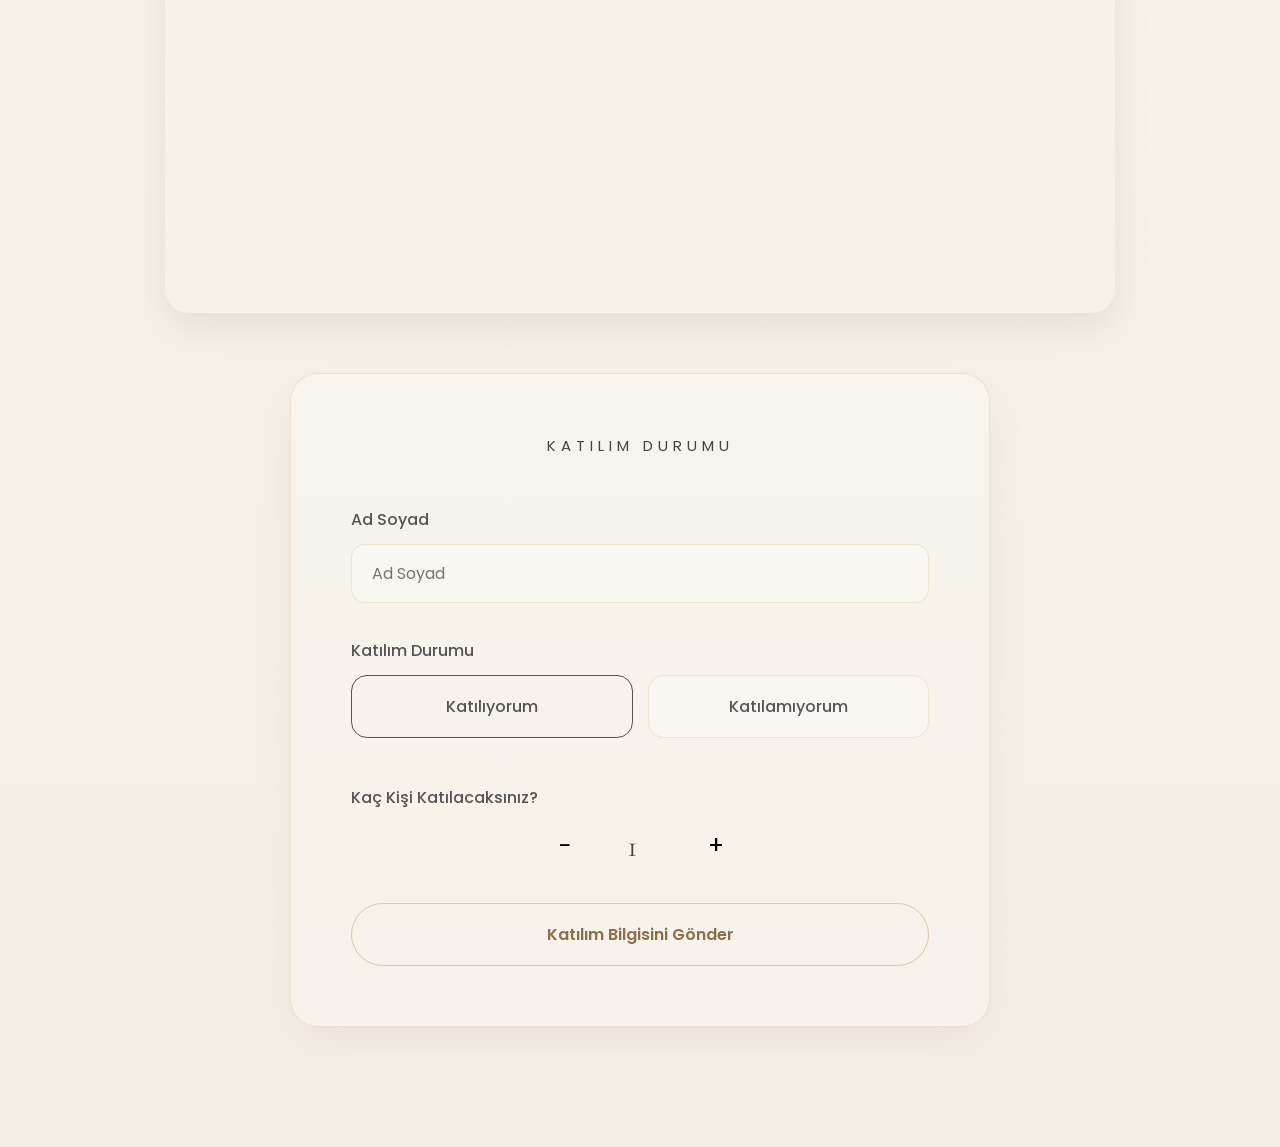
==== commit 17f55ede: "Add files via upload" ====
--- a/index.html
+++ b/index.html
@@ -69,7 +69,7 @@
 
     <!-- CSS -->
 
-    <link rel="stylesheet" href="assets/css/base.css">
+<link rel="stylesheet" href="assets/css/base.css?v=2">
 <link rel="stylesheet" href="assets/css/animations.css">
 <link rel="stylesheet" href="assets/css/hero.css">
 <link rel="stylesheet" href="assets/css/countdown.css">
--- a/assets/css/base.css
+++ b/assets/css/base.css
@@ -270,4 +270,197 @@
     opacity:1;
 
     visibility:visible;
+}
+/* ==================================================
+   DAVETİYE AÇILIŞ KAPAĞI
+   ================================================== */
+
+#openingScreen {
+    position: fixed;
+    inset: 0;
+    z-index: 100000;
+
+    display: flex;
+    justify-content: center;
+    align-items: center;
+
+    background:
+        linear-gradient(
+            rgba(248, 244, 237, 0.88),
+            rgba(248, 244, 237, 0.94)
+        ),
+        url("../images/cover/cover.jpg") center center / cover no-repeat;
+
+    text-align: center;
+
+    opacity: 1;
+    visibility: visible;
+
+    transition:
+        opacity 0.8s ease,
+        visibility 0.8s ease;
+}
+
+/* İçerik */
+
+.opening-content {
+    width: min(90%, 500px);
+    padding: 45px 25px;
+
+    background: rgba(255,255,255,.32);
+
+    border: 1px solid rgba(191,150,86,.25);
+
+    border-radius: 30px;
+
+    box-shadow:
+        0 20px 60px rgba(0,0,0,.08);
+
+    backdrop-filter: blur(8px);
+
+    animation: openingFadeIn 1.2s ease forwards;
+}
+
+/* Üst yazı */
+
+.opening-small {
+    margin-bottom: 18px;
+
+    font-family: 'Poppins', sans-serif;
+
+    font-size: 12px;
+
+    letter-spacing: 5px;
+
+    color: #777;
+}
+
+/* İsimler */
+
+.opening-content h1 {
+
+    margin: 0;
+
+    font-family: 'Cormorant Garamond', serif;
+
+    font-size: clamp(45px, 10vw, 72px);
+
+    font-weight: 400;
+
+    letter-spacing: 8px;
+
+    line-height: 1;
+
+    color: #444;
+}
+
+.opening-content h1 span {
+
+    display: block;
+
+    margin: 8px 0;
+
+    font-family: 'Allura', cursive;
+
+    font-size: 42px;
+
+    letter-spacing: 0;
+
+    color: #bf9656;
+}
+
+/* Tarih */
+
+.opening-date {
+
+    margin-top: 22px;
+
+    font-family: 'Cormorant Garamond', serif;
+
+    font-size: 22px;
+
+    letter-spacing: 5px;
+
+    color: #bf9656;
+}
+
+/* Açıklama */
+
+.opening-message {
+
+    margin-top: 25px;
+
+    font-family: 'Cormorant Garamond', serif;
+
+    font-size: 19px;
+
+    line-height: 1.5;
+
+    color: #555;
+}
+
+/* Açılış butonu */
+
+#openInvitation {
+
+    margin-top: 32px;
+
+    padding: 14px 28px;
+
+    border: 1px solid rgba(191,150,86,.45);
+
+    border-radius: 30px;
+
+    background: rgba(255,255,255,.65);
+
+    color: #8d6d3d;
+
+    font-family: 'Poppins', sans-serif;
+
+    font-size: 13px;
+
+    letter-spacing: 1px;
+
+    transition: .3s ease;
+}
+
+#openInvitation i {
+
+    margin-right: 8px;
+}
+
+#openInvitation:hover {
+
+    transform: translateY(-2px);
+
+    background: rgba(255,255,255,.9);
+
+    box-shadow: 0 8px 20px rgba(0,0,0,.08);
+}
+
+/* Kapağın kaybolması */
+
+#openingScreen.hide {
+
+    opacity: 0;
+
+    visibility: hidden;
+
+    pointer-events: none;
+}
+
+/* Açılış animasyonu */
+
+@keyframes openingFadeIn {
+
+    from {
+        opacity: 0;
+        transform: translateY(20px);
+    }
+
+    to {
+        opacity: 1;
+        transform: translateY(0);
+    }
+
 }
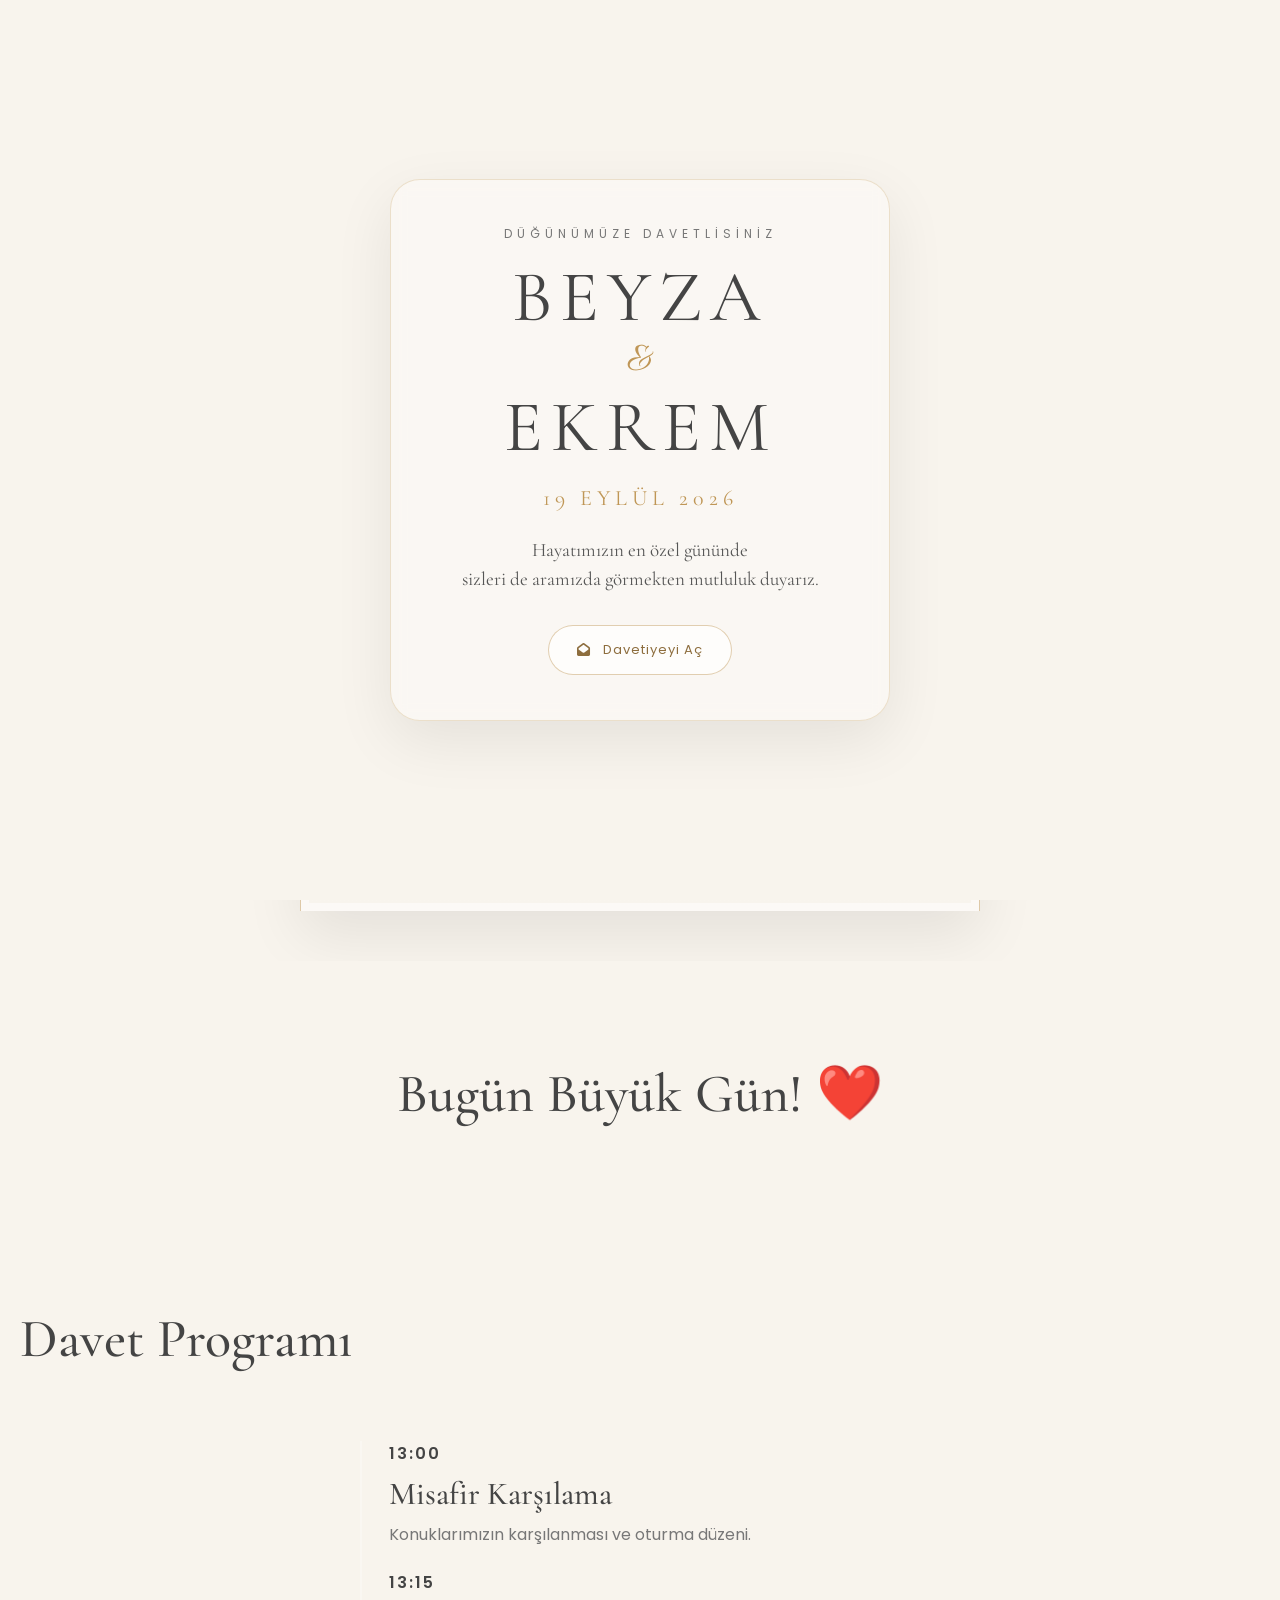
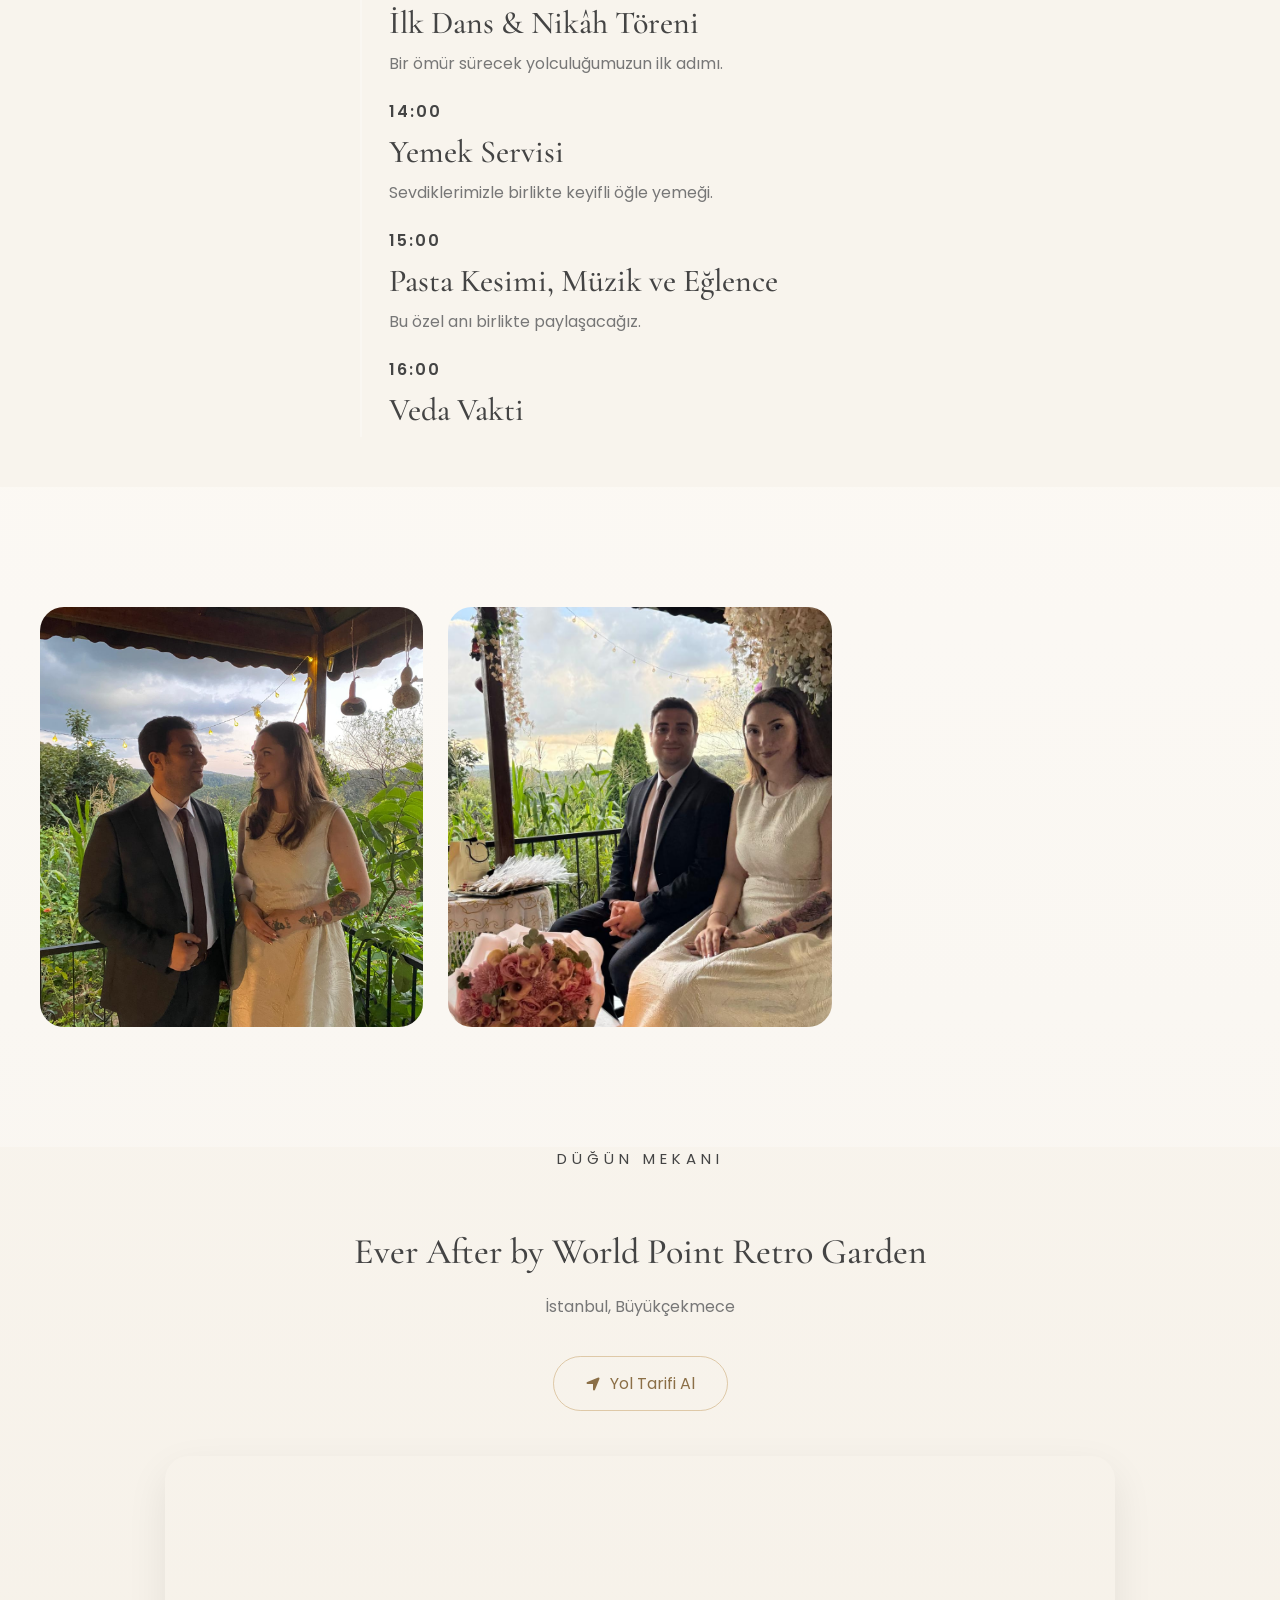
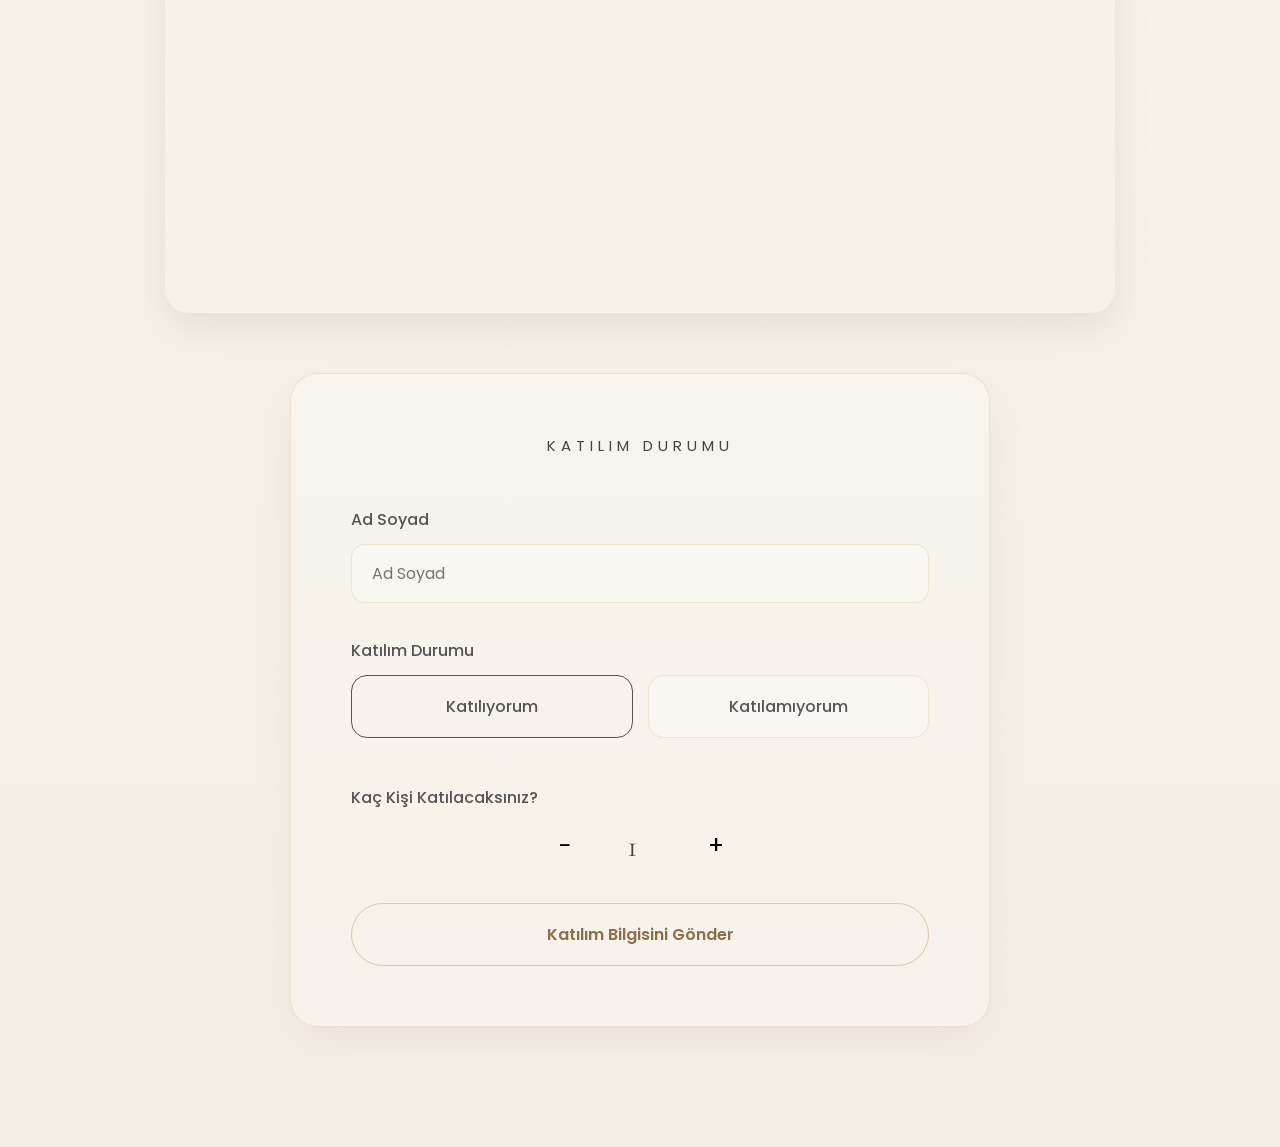
==== commit 6bdc3816: "Add files via upload" ====
--- a/index.html
+++ b/index.html
@@ -18,7 +18,7 @@
       content="Beyza & Ekrem • 19 Eylül 2026">
 
 <meta property="og:description"
-      content="Düğün davetimize sizi de aramızda görmekten mutluluk duyarız.">
+      content="Düğünümüze Davetlisiniz 🤍">
 
 <meta property="og:image"
       content="https://eckoki.github.io/Beyza-Ekrem/assets/images/cover/cover.jpg">
--- a/assets/css/base.css
+++ b/assets/css/base.css
@@ -284,23 +284,22 @@
     justify-content: center;
     align-items: center;
 
-    background:
-        linear-gradient(
-            rgba(248, 244, 237, 0.88),
-            rgba(248, 244, 237, 0.94)
-        ),
-        url("../images/cover/cover.jpg") center center / cover no-repeat;
+    background: #f8f4ed;
 
     text-align: center;
 
     opacity: 1;
     visibility: visible;
 
+    transform: scale(1);
+    filter: blur(0);
+
     transition:
-        opacity 0.8s ease,
-        visibility 0.8s ease;
-}
-
+        opacity 1.8s ease,
+        transform 2s ease,
+        filter 1.8s ease,
+        visibility 1.8s ease;
+}
 /* İçerik */
 
 .opening-content {
@@ -441,12 +440,18 @@
 /* Kapağın kaybolması */
 
 #openingScreen.hide {
-
     opacity: 0;
-
     visibility: hidden;
-
     pointer-events: none;
+
+    transform: scale(1.03);
+    filter: blur(5px);
+
+    transition:
+        opacity 1.8s ease,
+        transform 2s ease,
+        filter 1.8s ease,
+        visibility 1.8s ease;
 }
 
 /* Açılış animasyonu */
